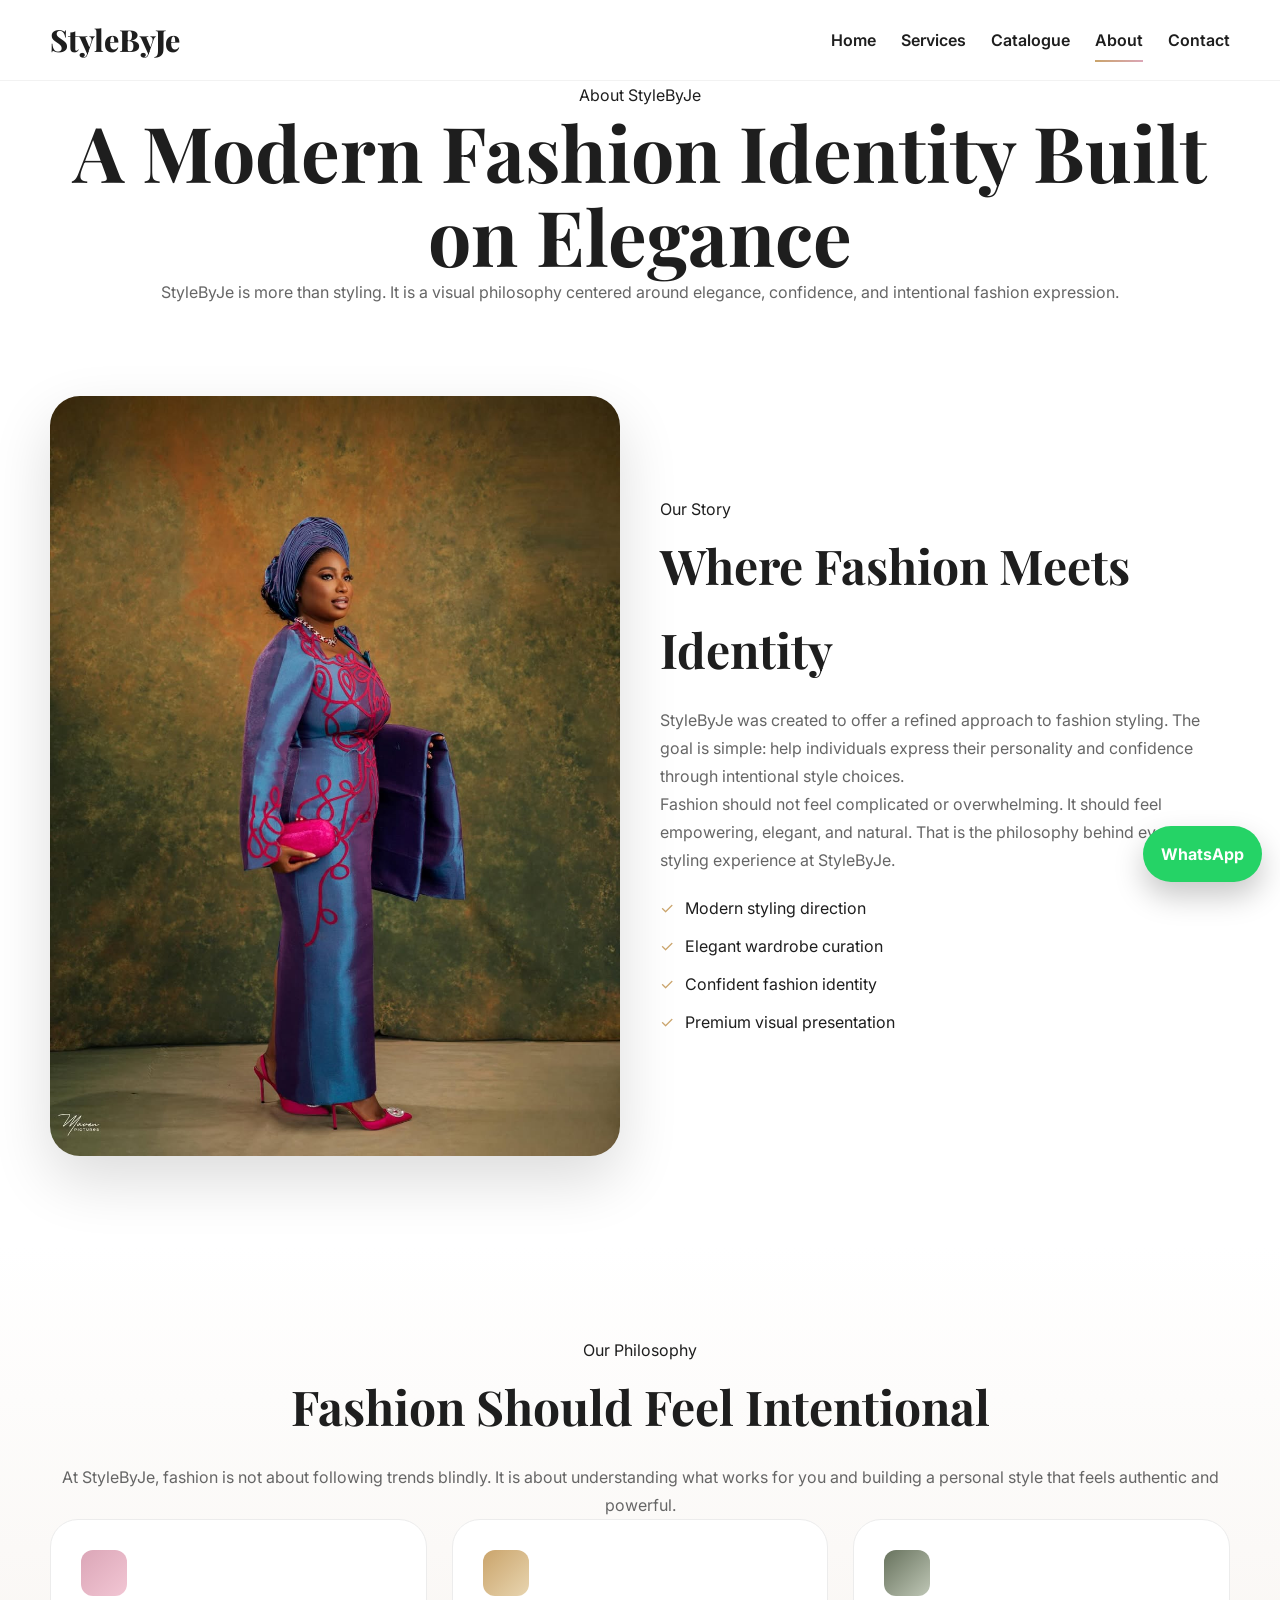
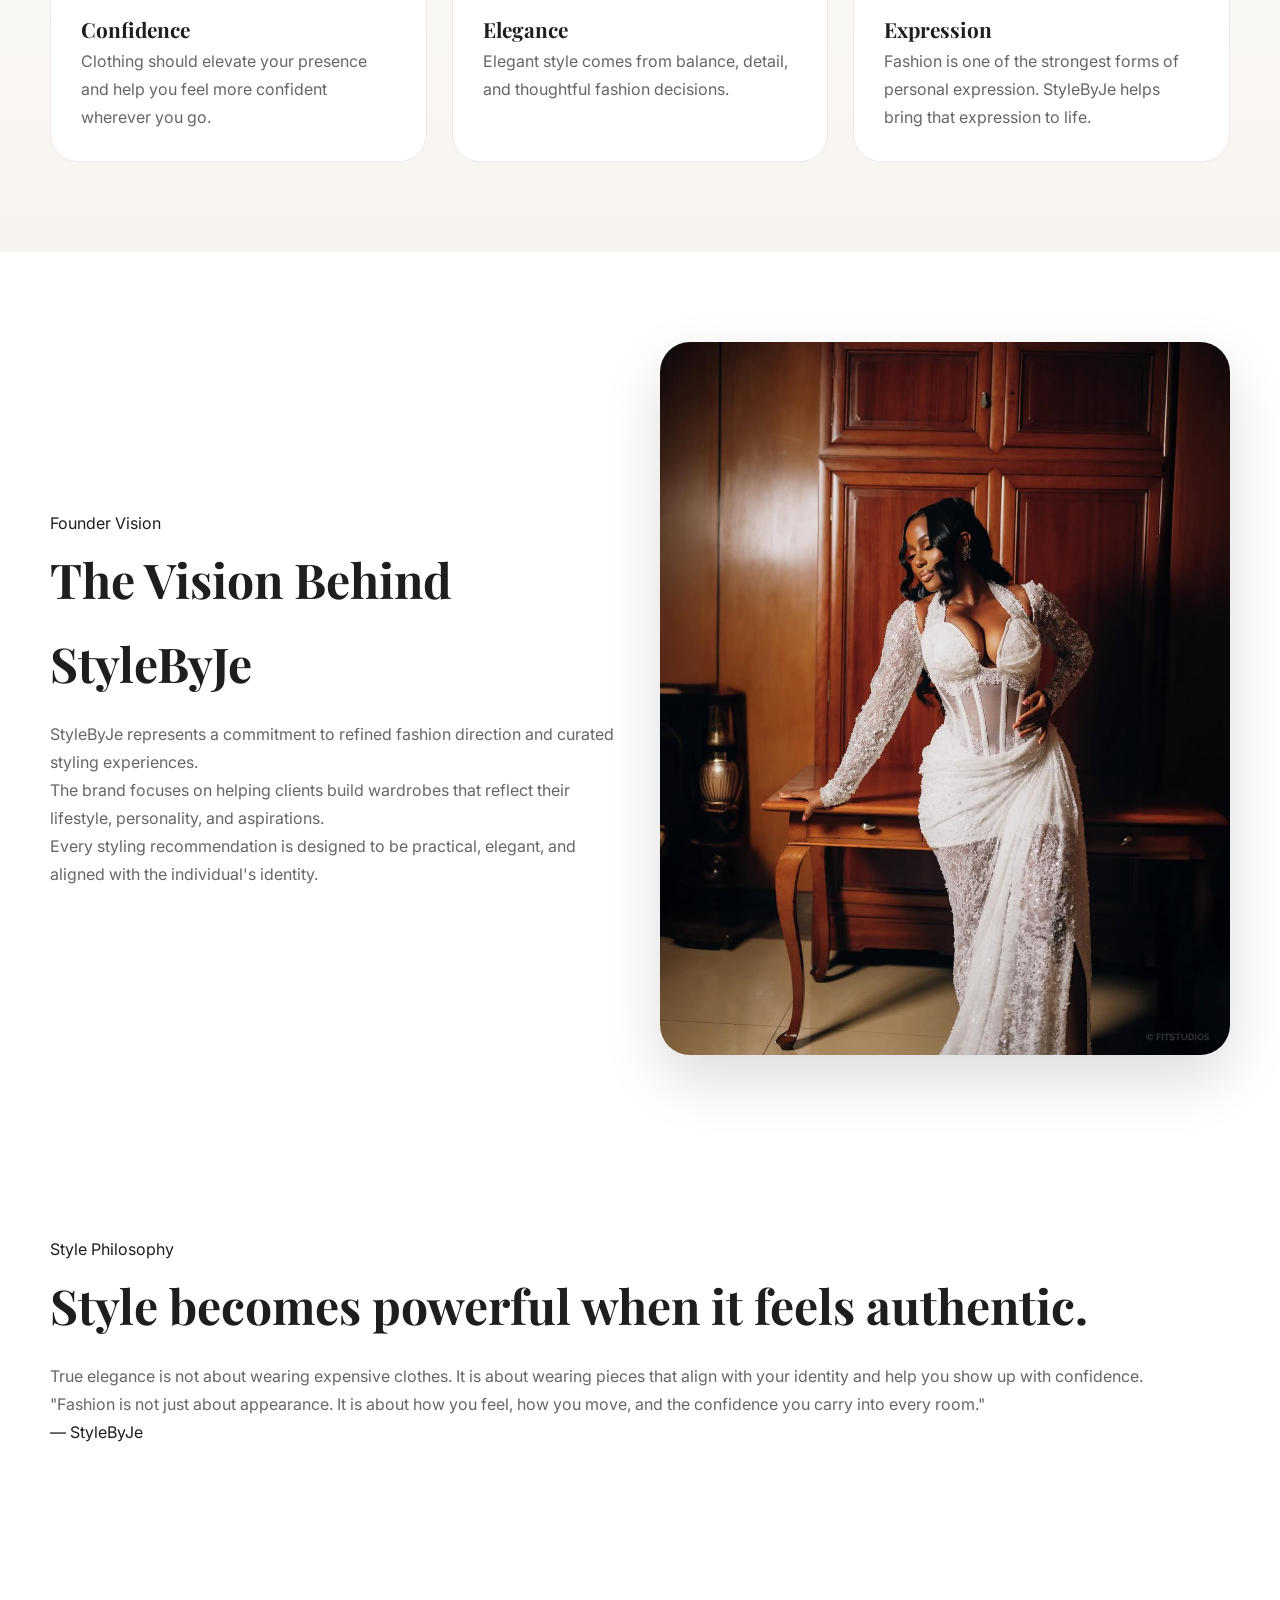
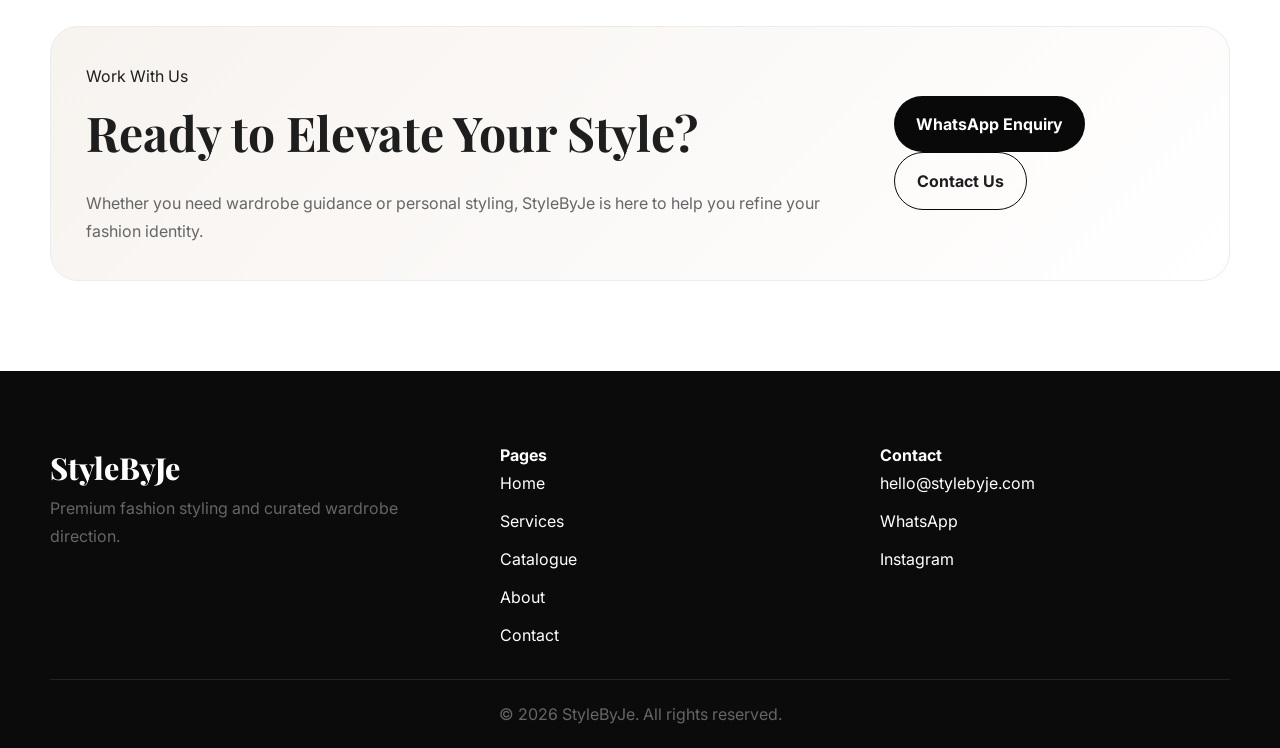
==== about.html @ 4c97cbf7 "Add files via upload" ====
<!DOCTYPE html>
<html lang="en">
<head>

<meta charset="UTF-8">
<meta name="viewport" content="width=device-width, initial-scale=1.0">

<title>About | StyleByJe</title>

<meta name="description"
content="Learn about StyleByJe, a modern fashion styling brand focused on elegance, curated wardrobes, and confident style expression.">

<link rel="preconnect" href="https://fonts.googleapis.com">
<link rel="preconnect" href="https://fonts.gstatic.com" crossorigin>

<link href="https://fonts.googleapis.com/css2?family=Inter:wght@400;500;600;700;800&family=Playfair+Display:wght@600;700;800&display=swap" rel="stylesheet">

<link rel="stylesheet" href="style.css">

</head>

<body>

<div class="page-wrap">


<header class="site-header">

<div class="container nav-wrap">

<a href="index.html" class="logo">StyleByJe</a>

<button class="menu-toggle" id="menuToggle">
<span></span>
<span></span>
<span></span>
</button>

<nav class="site-nav" id="siteNav">

<a href="index.html">Home</a>
<a href="services.html">Services</a>
<a href="catalogue.html">Catalogue</a>
<a class="active" href="about.html">About</a>
<a href="contact.html">Contact</a>

</nav>

</div>
</header>



<main>


<section class="page-hero light-page-hero">

<div class="container center reveal">

<span class="eyebrow">About StyleByJe</span>

<h1>A Modern Fashion Identity Built on Elegance</h1>

<p>
StyleByJe is more than styling. It is a visual philosophy centered
around elegance, confidence, and intentional fashion expression.
</p>

</div>

</section>



<section class="section">

<div class="container split-grid align-start">


<div class="split-image reveal tilt-card">

<img src="images/about-hero.jpg" alt="StyleByJe fashion identity">

</div>


<div class="split-content reveal delay-1">

<span class="eyebrow">Our Story</span>

<h2>Where Fashion Meets Identity</h2>

<p>
StyleByJe was created to offer a refined approach to fashion styling.
The goal is simple: help individuals express their personality and
confidence through intentional style choices.
</p>

<p>
Fashion should not feel complicated or overwhelming.
It should feel empowering, elegant, and natural.
That is the philosophy behind every styling experience at StyleByJe.
</p>

<ul class="check-list">

<li>Modern styling direction</li>
<li>Elegant wardrobe curation</li>
<li>Confident fashion identity</li>
<li>Premium visual presentation</li>

</ul>

</div>

</div>

</section>



<section class="section soft-bg">

<div class="container">

<div class="section-head center reveal">

<span class="eyebrow">Our Philosophy</span>

<h2>Fashion Should Feel Intentional</h2>

<p>
At StyleByJe, fashion is not about following trends blindly.
It is about understanding what works for you and building
a personal style that feels authentic and powerful.
</p>

</div>


<div class="cards-grid three-grid">


<div class="feature-card reveal">

<div class="card-icon pink"></div>

<h3>Confidence</h3>

<p>
Clothing should elevate your presence and help you feel
more confident wherever you go.
</p>

</div>


<div class="feature-card reveal delay-1">

<div class="card-icon gold"></div>

<h3>Elegance</h3>

<p>
Elegant style comes from balance, detail, and thoughtful
fashion decisions.
</p>

</div>


<div class="feature-card reveal delay-2">

<div class="card-icon olive"></div>

<h3>Expression</h3>

<p>
Fashion is one of the strongest forms of personal expression.
StyleByJe helps bring that expression to life.
</p>

</div>


</div>

</div>

</section>



<section class="section">

<div class="container split-grid align-start">


<div class="split-content reveal">

<span class="eyebrow">Founder Vision</span>

<h2>The Vision Behind StyleByJe</h2>

<p>
StyleByJe represents a commitment to refined fashion direction
and curated styling experiences.
</p>

<p>
The brand focuses on helping clients build wardrobes that
reflect their lifestyle, personality, and aspirations.
</p>

<p>
Every styling recommendation is designed to be practical,
elegant, and aligned with the individual's identity.
</p>

</div>


<div class="split-image reveal delay-1 tilt-card">

<img src="images/about-feature.jpg" alt="StyleByJe fashion portrait">

</div>


</div>

</section>



<section class="section dark-band">

<div class="container testimonial-grid">


<div class="testimonial-copy reveal">

<span class="eyebrow light">Style Philosophy</span>

<h2>
Style becomes powerful when it feels authentic.
</h2>

<p>
True elegance is not about wearing expensive clothes.
It is about wearing pieces that align with your identity
and help you show up with confidence.
</p>

</div>


<div class="testimonial-box reveal delay-1">

<p>
"Fashion is not just about appearance.
It is about how you feel, how you move,
and the confidence you carry into every room."
</p>

<span>— StyleByJe</span>

</div>


</div>

</section>



<section class="section">

<div class="container cta-panel reveal">


<div>

<span class="eyebrow">Work With Us</span>

<h2>Ready to Elevate Your Style?</h2>

<p>
Whether you need wardrobe guidance or personal styling,
StyleByJe is here to help you refine your fashion identity.
</p>

</div>


<div class="cta-buttons">

<a
href="https://wa.me/2348000000000?text=Hello%20StyleByJe%20I%20would%20like%20to%20make%20an%20enquiry."
target="_blank"
class="btn btn-primary">

WhatsApp Enquiry

</a>

<a href="contact.html" class="btn btn-secondary">

Contact Us

</a>

</div>


</div>

</section>


</main>



<footer class="site-footer">

<div class="container footer-grid">


<div>

<a href="index.html" class="logo footer-logo">StyleByJe</a>

<p>
Premium fashion styling and curated wardrobe direction.
</p>

</div>


<div>

<h4>Pages</h4>

<ul>

<li><a href="index.html">Home</a></li>
<li><a href="services.html">Services</a></li>
<li><a href="catalogue.html">Catalogue</a></li>
<li><a href="about.html">About</a></li>
<li><a href="contact.html">Contact</a></li>

</ul>

</div>


<div>

<h4>Contact</h4>

<ul>

<li><a href="mailto:hello@stylebyje.com">hello@stylebyje.com</a></li>
<li><a href="https://wa.me/2348000000000">WhatsApp</a></li>
<li><a href="#">Instagram</a></li>

</ul>

</div>


</div>


<div class="container footer-bottom">

<p>© 2026 StyleByJe. All rights reserved.</p>

</div>

</footer>



<a class="whatsapp-float"
href="https://wa.me/2348000000000"
target="_blank">

WhatsApp

</a>


</div>

<script src="script.js"></script>

</body>
</html>
---- style.css ----
:root {

--black:#090909;
--white:#ffffff;

--text:#1e1e1e;
--muted:#666666;

--line:#ececec;

--bg:#fafafa;
--card:#ffffff;

--soft:#f7f3ef;

--rose:#dba6b7;
--gold:#caa46b;
--olive:#67725d;

--plum:#745362;

--shadow:0 18px 45px rgba(0,0,0,0.08);
--shadow-strong:0 24px 60px rgba(0,0,0,0.14);

--radius:28px;
--radius-md:22px;
--radius-sm:16px;

--transition:.35s ease;

}



*{
margin:0;
padding:0;
box-sizing:border-box;
}

html{
scroll-behavior:smooth;
}

body{

font-family:'Inter',sans-serif;
color:var(--text);
background:var(--white);
line-height:1.75;

}



img{
max-width:100%;
display:block;
}



a{
text-decoration:none;
color:inherit;
}



ul{
list-style:none;
}



.container{
width:min(1180px,calc(100% - 2rem));
margin:auto;
}



.section{
padding:90px 0;
}



.center{
text-align:center;
}



.top-gap{
margin-top:40px;
}



.large-gap{
gap:28px;
}



.soft-bg{
background:linear-gradient(180deg,#ffffff 0%,var(--soft) 100%);
}



/* HEADER */

.site-header{

position:sticky;
top:0;
z-index:1000;

background:rgba(255,255,255,0.95);

backdrop-filter:blur(10px);

border-bottom:1px solid rgba(0,0,0,0.05);

}



.nav-wrap{

display:flex;
align-items:center;
justify-content:space-between;

min-height:80px;

}



.logo{

font-family:'Playfair Display',serif;
font-size:1.9rem;
font-weight:800;

}



.site-nav{

display:flex;
gap:25px;

font-weight:600;

}



.site-nav a{

position:relative;

padding:6px 0;

}



.site-nav a::after{

content:"";
position:absolute;

left:0;
bottom:-2px;

height:2px;
width:0;

background:linear-gradient(90deg,var(--gold),var(--rose));

transition:var(--transition);

}



.site-nav a:hover::after,
.site-nav a.active::after{

width:100%;

}



/* MOBILE MENU */

.menu-toggle{

display:none;

width:44px;
height:44px;

background:var(--black);
border-radius:12px;

border:none;

flex-direction:column;
justify-content:center;
align-items:center;

gap:5px;

cursor:pointer;

}



.menu-toggle span{

width:18px;
height:2px;

background:white;

display:block;

}



/* HERO */

.hero-section{

padding:100px 0;

background:

radial-gradient(circle at top left,rgba(219,166,183,0.2),transparent 40%),
radial-gradient(circle at bottom right,rgba(103,114,93,0.2),transparent 40%);

}



.hero-grid{

display:grid;
grid-template-columns:1fr 1fr;

gap:40px;
align-items:center;

}



.hero-content p{

margin:20px 0;

max-width:520px;

}



.hero-actions{

display:flex;
gap:14px;
margin-top:20px;

}



.hero-mini-stats{

display:flex;
gap:25px;

margin-top:28px;

}



.hero-mini-stats strong{

display:block;
font-size:1.1rem;

}



.hero-image-card{

border-radius:30px;
overflow:hidden;

box-shadow:var(--shadow-strong);

}



/* TYPOGRAPHY */

h1{

font-family:'Playfair Display',serif;

font-size:clamp(2.8rem,6vw,4.8rem);

line-height:1.1;

}



h2{

font-family:'Playfair Display',serif;

font-size:clamp(2rem,4vw,3rem);

margin-bottom:15px;

}



h3{

font-family:'Playfair Display',serif;

font-size:1.3rem;

}



p{

color:var(--muted);

}



/* BUTTONS */

.btn{

display:inline-flex;

align-items:center;
justify-content:center;

padding:14px 22px;

border-radius:999px;

font-weight:700;

cursor:pointer;

transition:var(--transition);

}



.btn-primary{

background:var(--black);
color:white;

}



.btn-primary:hover{

background:#222;

}



.btn-secondary{

border:1px solid var(--black);

}



.btn-secondary:hover{

background:var(--black);
color:white;

}



.btn-light{

background:white;
color:black;

}



/* CARDS */

.cards-grid{

display:grid;
grid-template-columns:repeat(3,1fr);
gap:25px;

}



.feature-card{

background:var(--card);

border:1px solid var(--line);

padding:30px;

border-radius:var(--radius);

transition:var(--transition);

}



.feature-card:hover{

transform:translateY(-8px);
box-shadow:var(--shadow);

}



.card-icon{

width:46px;
height:46px;

border-radius:12px;

margin-bottom:15px;

}



.card-icon.pink{
background:linear-gradient(135deg,var(--rose),#f2c6d4);
}

.card-icon.gold{
background:linear-gradient(135deg,var(--gold),#e8d5b0);
}

.card-icon.olive{
background:linear-gradient(135deg,var(--olive),#bfc7b6);
}



/* SPLIT SECTION */

.split-grid{

display:grid;
grid-template-columns:1fr 1fr;
gap:40px;

align-items:center;

}



.split-image{

border-radius:30px;
overflow:hidden;

box-shadow:var(--shadow-strong);

}



/* CHECK LIST */

.check-list{

margin:20px 0;

display:grid;
gap:10px;

}



.check-list li{

padding-left:25px;
position:relative;

}



.check-list li::before{

content:"✓";

position:absolute;
left:0;

color:var(--gold);

}



/* CATALOGUE GRID */

.catalogue-grid{

display:grid;
grid-template-columns:repeat(3,1fr);
gap:25px;

}



.catalogue-card{

border-radius:24px;

overflow:hidden;

border:1px solid var(--line);

background:white;

transition:var(--transition);

}



.catalogue-card:hover{

transform:translateY(-8px);

box-shadow:var(--shadow);

}



.catalogue-image-wrap{

overflow:hidden;

}



.catalogue-card img{

height:380px;
width:100%;

object-fit:cover;

transition:.6s;

}



.catalogue-card:hover img{

transform:scale(1.06);

}



.catalogue-info{

padding:20px;

}



.catalogue-tag{

font-size:.75rem;

background:rgba(0,0,0,.06);

padding:5px 10px;

border-radius:20px;

display:inline-block;

margin-bottom:10px;

}



/* CONTACT */

.contact-layout{

display:grid;

grid-template-columns:1fr 1fr;

gap:40px;

}



.contact-panel{

border:1px solid var(--line);

padding:30px;

border-radius:var(--radius);

}



.styled-form{

display:grid;
gap:15px;

}



.form-row{

display:grid;
grid-template-columns:1fr 1fr;
gap:14px;

}



.form-field{

display:grid;
gap:5px;

}



input,
textarea{

border:1px solid #ddd;

padding:12px;

border-radius:12px;

}



textarea{

resize:vertical;

}



.info-card{

padding:25px;

border-radius:var(--radius);

border:1px solid var(--line);

}



.dark-card{

background:#111;
color:white;

}



/* CTA */

.cta-panel{

display:flex;
justify-content:space-between;
align-items:center;

gap:25px;

padding:35px;

border-radius:28px;

border:1px solid var(--line);

background:linear-gradient(135deg,#f7f3ef,#ffffff);

}



/* FOOTER */

.site-footer{

background:#0b0b0b;

color:white;

padding-top:70px;

}



.footer-grid{

display:grid;

grid-template-columns:1.2fr 1fr 1fr;

gap:30px;

}



.footer-grid ul{

display:grid;
gap:10px;

}



.footer-bottom{

border-top:1px solid rgba(255,255,255,0.1);

margin-top:30px;

padding:20px 0;

text-align:center;

}



/* WHATSAPP BUTTON */

.whatsapp-float{

position:fixed;

right:18px;
bottom:18px;

background:#25D366;

color:white;

padding:14px 18px;

border-radius:999px;

font-weight:700;

box-shadow:0 14px 30px rgba(0,0,0,.22);

}



/* ANIMATIONS */

.reveal{

opacity:0;
transform:translateY(20px);

transition:.8s;

}



.reveal.visible{

opacity:1;
transform:none;

}



.delay-1{
transition-delay:.2s;
}

.delay-2{
transition-delay:.4s;
}



/* RESPONSIVE */

@media(max-width:1000px){

.hero-grid,
.split-grid,
.contact-layout{

grid-template-columns:1fr;

}

.cards-grid,
.catalogue-grid{

grid-template-columns:1fr 1fr;

}

}



@media(max-width:700px){

.site-nav{

display:none;

position:absolute;

top:80px;
left:1rem;
right:1rem;

background:white;

flex-direction:column;

padding:20px;

border-radius:20px;

box-shadow:var(--shadow);

}

.site-nav.open{
display:flex;
}

.menu-toggle{
display:flex;
}

.catalogue-grid,
.cards-grid{

grid-template-columns:1fr;

}

.hero-actions{
flex-direction:column;
}

}
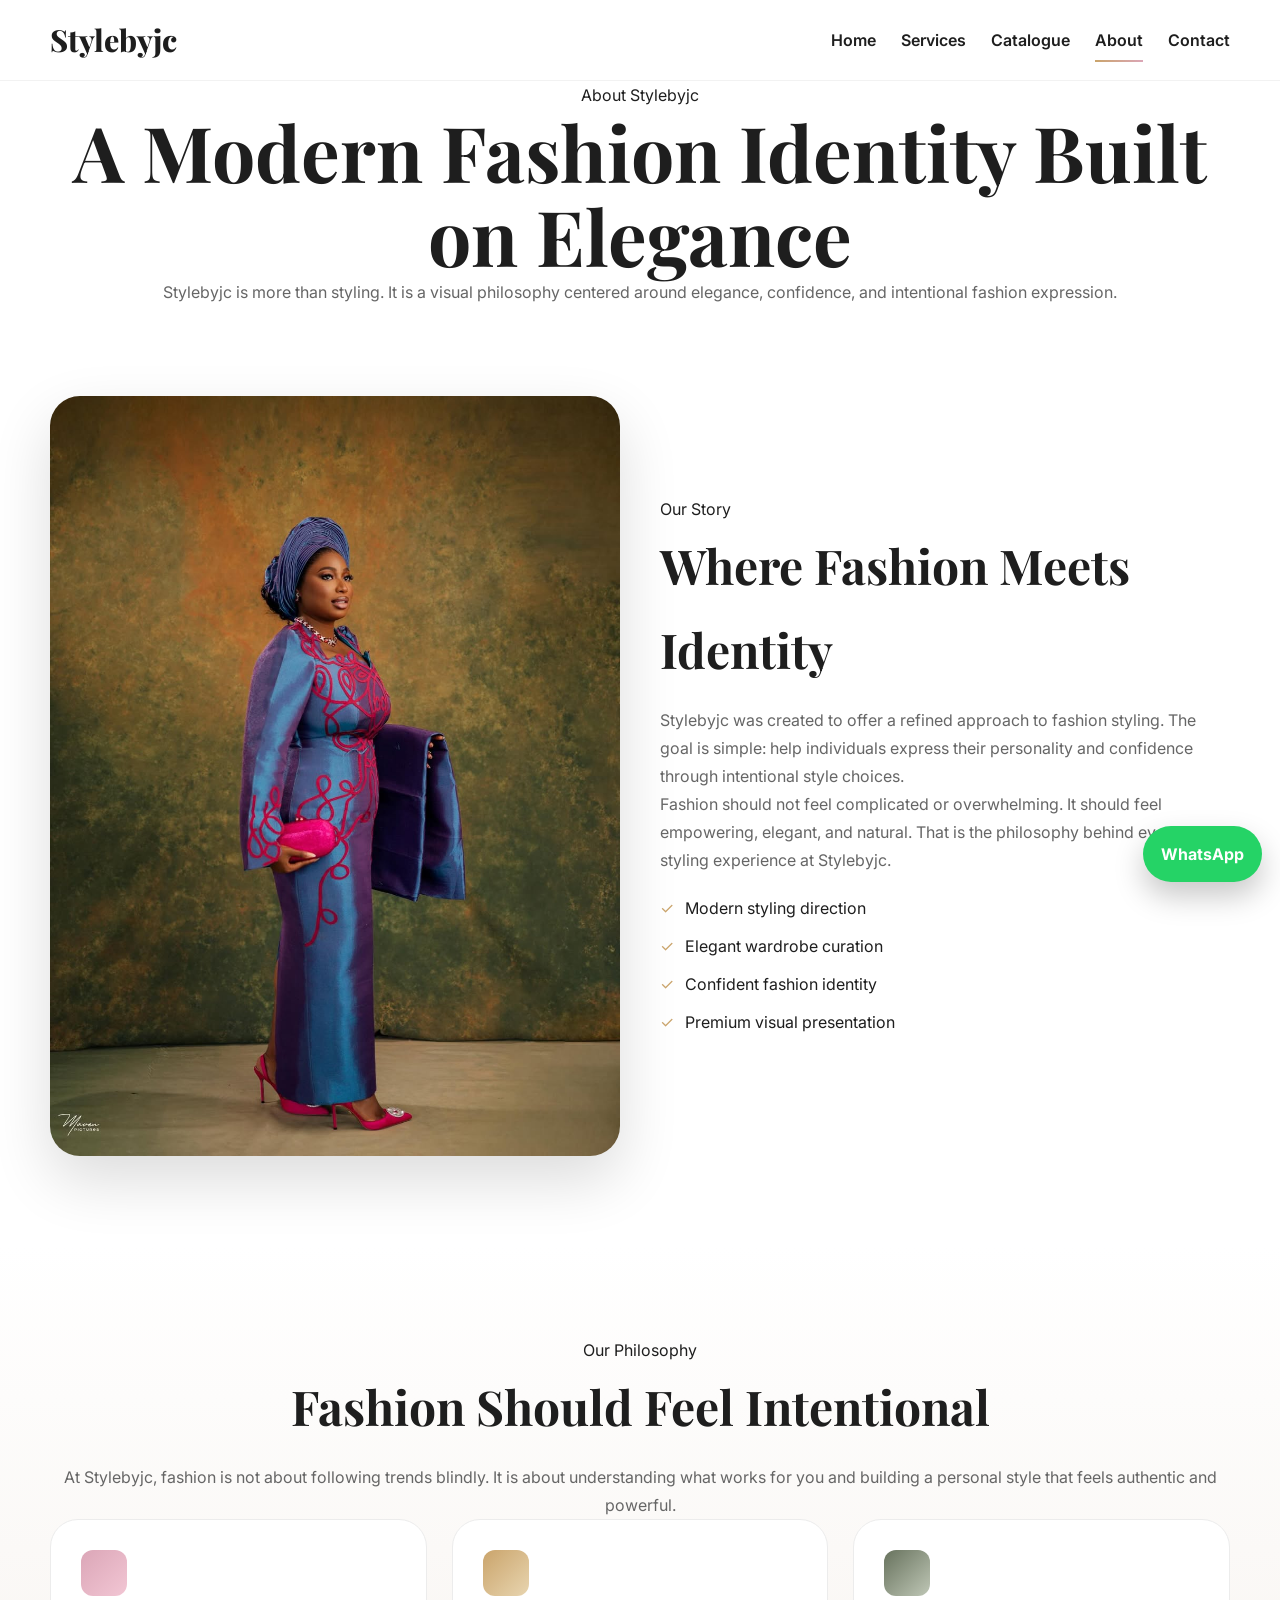
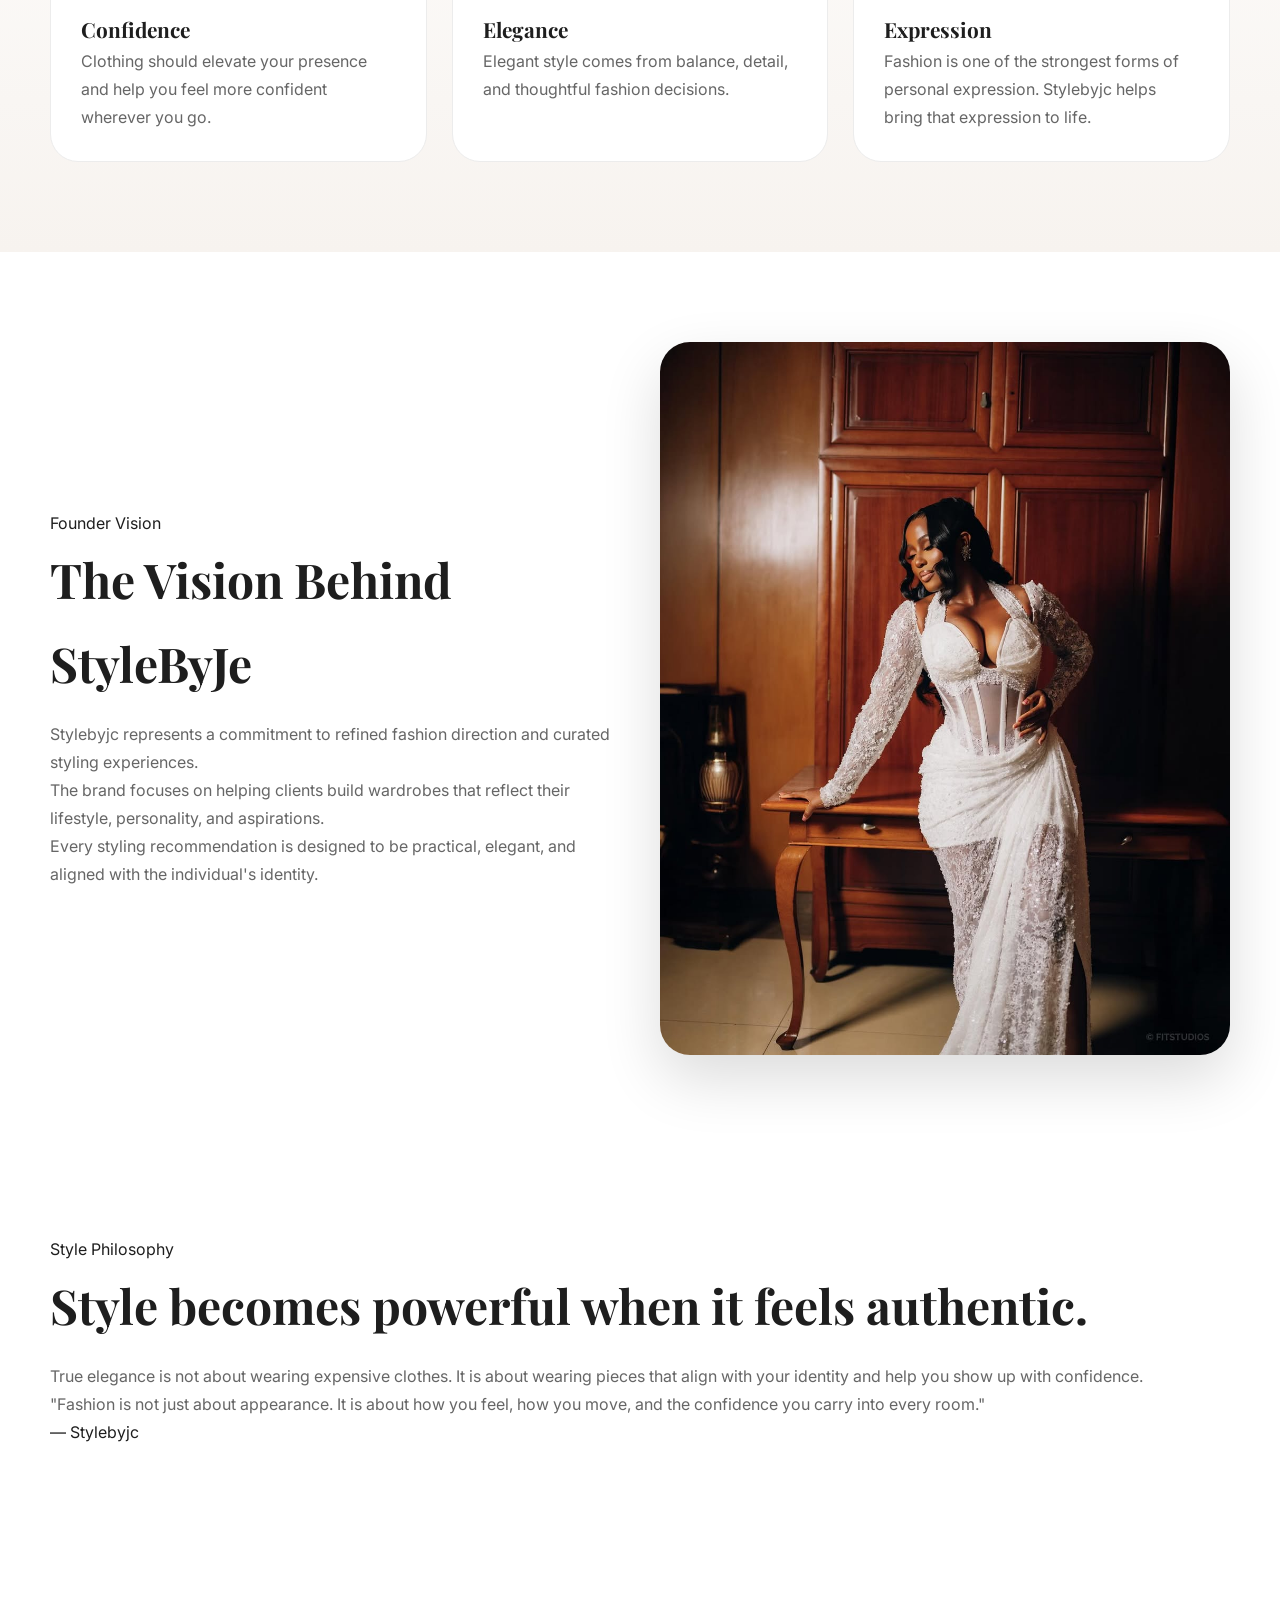
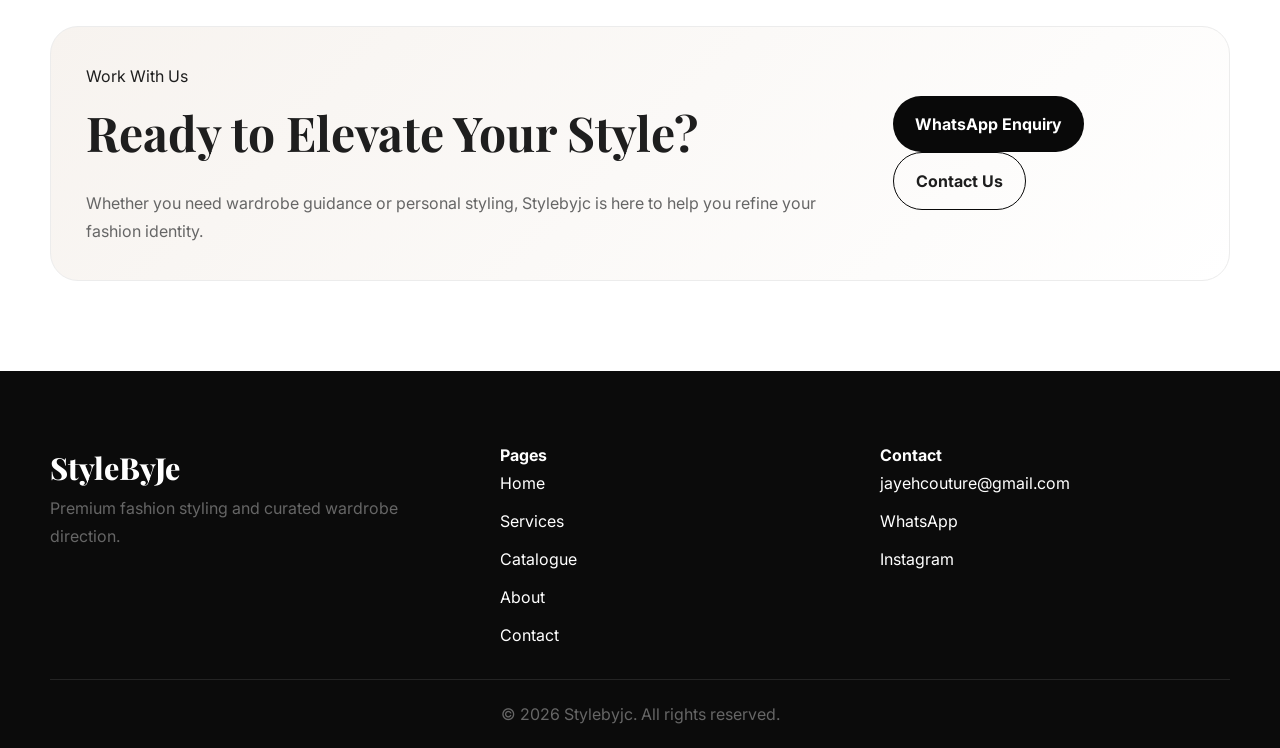
==== commit b6c943c6: "Update about.html" ====
--- a/about.html
+++ b/about.html
@@ -5,10 +5,10 @@
 <meta charset="UTF-8">
 <meta name="viewport" content="width=device-width, initial-scale=1.0">
 
-<title>About | StyleByJe</title>
+<title>About | Stylebyjc</title>
 
 <meta name="description"
-content="Learn about StyleByJe, a modern fashion styling brand focused on elegance, curated wardrobes, and confident style expression.">
+content="Learn about Stylebyjc, a modern fashion styling brand focused on elegance, curated wardrobes, and confident style expression.">
 
 <link rel="preconnect" href="https://fonts.googleapis.com">
 <link rel="preconnect" href="https://fonts.gstatic.com" crossorigin>
@@ -28,7 +28,7 @@
 
 <div class="container nav-wrap">
 
-<a href="index.html" class="logo">StyleByJe</a>
+<a href="index.html" class="logo">Stylebyjc</a>
 
 <button class="menu-toggle" id="menuToggle">
 <span></span>
@@ -58,12 +58,12 @@
 
 <div class="container center reveal">
 
-<span class="eyebrow">About StyleByJe</span>
+<span class="eyebrow">About Stylebyjc</span>
 
 <h1>A Modern Fashion Identity Built on Elegance</h1>
 
 <p>
-StyleByJe is more than styling. It is a visual philosophy centered
+Stylebyjc is more than styling. It is a visual philosophy centered
 around elegance, confidence, and intentional fashion expression.
 </p>
 
@@ -80,7 +80,7 @@
 
 <div class="split-image reveal tilt-card">
 
-<img src="images/about-hero.jpg" alt="StyleByJe fashion identity">
+<img src="images/about-hero.jpg" alt="Stylebyjc fashion identity">
 
 </div>
 
@@ -92,7 +92,7 @@
 <h2>Where Fashion Meets Identity</h2>
 
 <p>
-StyleByJe was created to offer a refined approach to fashion styling.
+Stylebyjc was created to offer a refined approach to fashion styling.
 The goal is simple: help individuals express their personality and
 confidence through intentional style choices.
 </p>
@@ -100,7 +100,7 @@
 <p>
 Fashion should not feel complicated or overwhelming.
 It should feel empowering, elegant, and natural.
-That is the philosophy behind every styling experience at StyleByJe.
+That is the philosophy behind every styling experience at Stylebyjc.
 </p>
 
 <ul class="check-list">
@@ -131,7 +131,7 @@
 <h2>Fashion Should Feel Intentional</h2>
 
 <p>
-At StyleByJe, fashion is not about following trends blindly.
+At Stylebyjc, fashion is not about following trends blindly.
 It is about understanding what works for you and building
 a personal style that feels authentic and powerful.
 </p>
@@ -178,7 +178,7 @@
 
 <p>
 Fashion is one of the strongest forms of personal expression.
-StyleByJe helps bring that expression to life.
+Stylebyjc helps bring that expression to life.
 </p>
 
 </div>
@@ -204,7 +204,7 @@
 <h2>The Vision Behind StyleByJe</h2>
 
 <p>
-StyleByJe represents a commitment to refined fashion direction
+Stylebyjc represents a commitment to refined fashion direction
 and curated styling experiences.
 </p>
 
@@ -223,7 +223,7 @@
 
 <div class="split-image reveal delay-1 tilt-card">
 
-<img src="images/about-feature.jpg" alt="StyleByJe fashion portrait">
+<img src="images/about-feature.jpg" alt="Stylebyjc fashion portrait">
 
 </div>
 
@@ -264,7 +264,7 @@
 and the confidence you carry into every room."
 </p>
 
-<span>— StyleByJe</span>
+<span>— Stylebyjc</span>
 
 </div>
 
@@ -288,7 +288,7 @@
 
 <p>
 Whether you need wardrobe guidance or personal styling,
-StyleByJe is here to help you refine your fashion identity.
+Stylebyjc is here to help you refine your fashion identity.
 </p>
 
 </div>
@@ -297,7 +297,7 @@
 <div class="cta-buttons">
 
 <a
-href="https://wa.me/2348000000000?text=Hello%20StyleByJe%20I%20would%20like%20to%20make%20an%20enquiry."
+href="https://wa.me/+2349056727753?text=Hello%20Stylebyjc%20I%20would%20like%20to%20make%20an%20enquiry."
 target="_blank"
 class="btn btn-primary">
 
@@ -362,8 +362,8 @@
 
 <ul>
 
-<li><a href="mailto:hello@stylebyje.com">hello@stylebyje.com</a></li>
-<li><a href="https://wa.me/2348000000000">WhatsApp</a></li>
+<li><a href="mailto:jayehcouture@gmail.com">jayehcouture@gmail.com</a></li>
+<li><a href="https://wa.me/+2349056727753">WhatsApp</a></li>
 <li><a href="#">Instagram</a></li>
 
 </ul>
@@ -376,7 +376,7 @@
 
 <div class="container footer-bottom">
 
-<p>© 2026 StyleByJe. All rights reserved.</p>
+<p>© 2026 Stylebyjc. All rights reserved.</p>
 
 </div>
 
@@ -385,8 +385,8 @@
 
 
 <a class="whatsapp-float"
-href="https://wa.me/2348000000000"
-target="_blank">
+href="https://wa.me/+2349056727753"
+target="+2349056727753">
 
 WhatsApp
 
@@ -398,4 +398,4 @@
 <script src="script.js"></script>
 
 </body>
-</html>+</html>
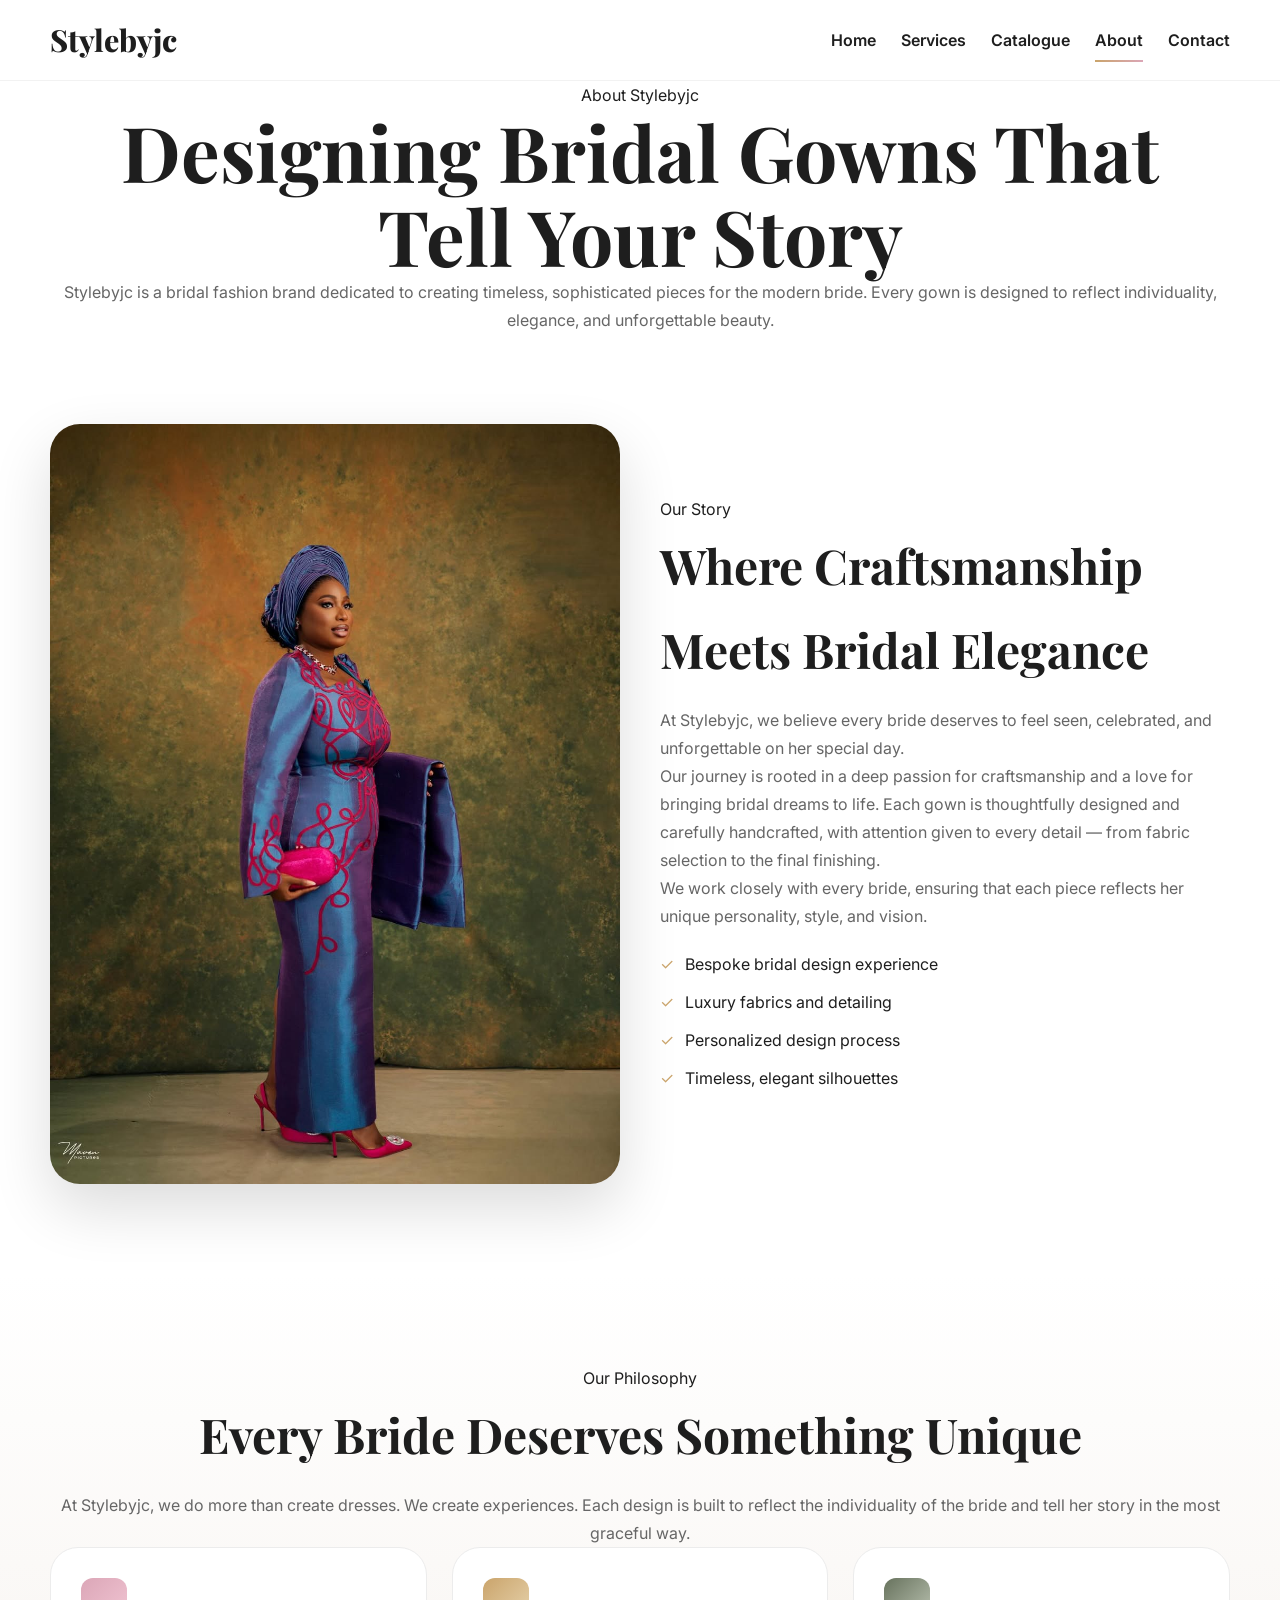
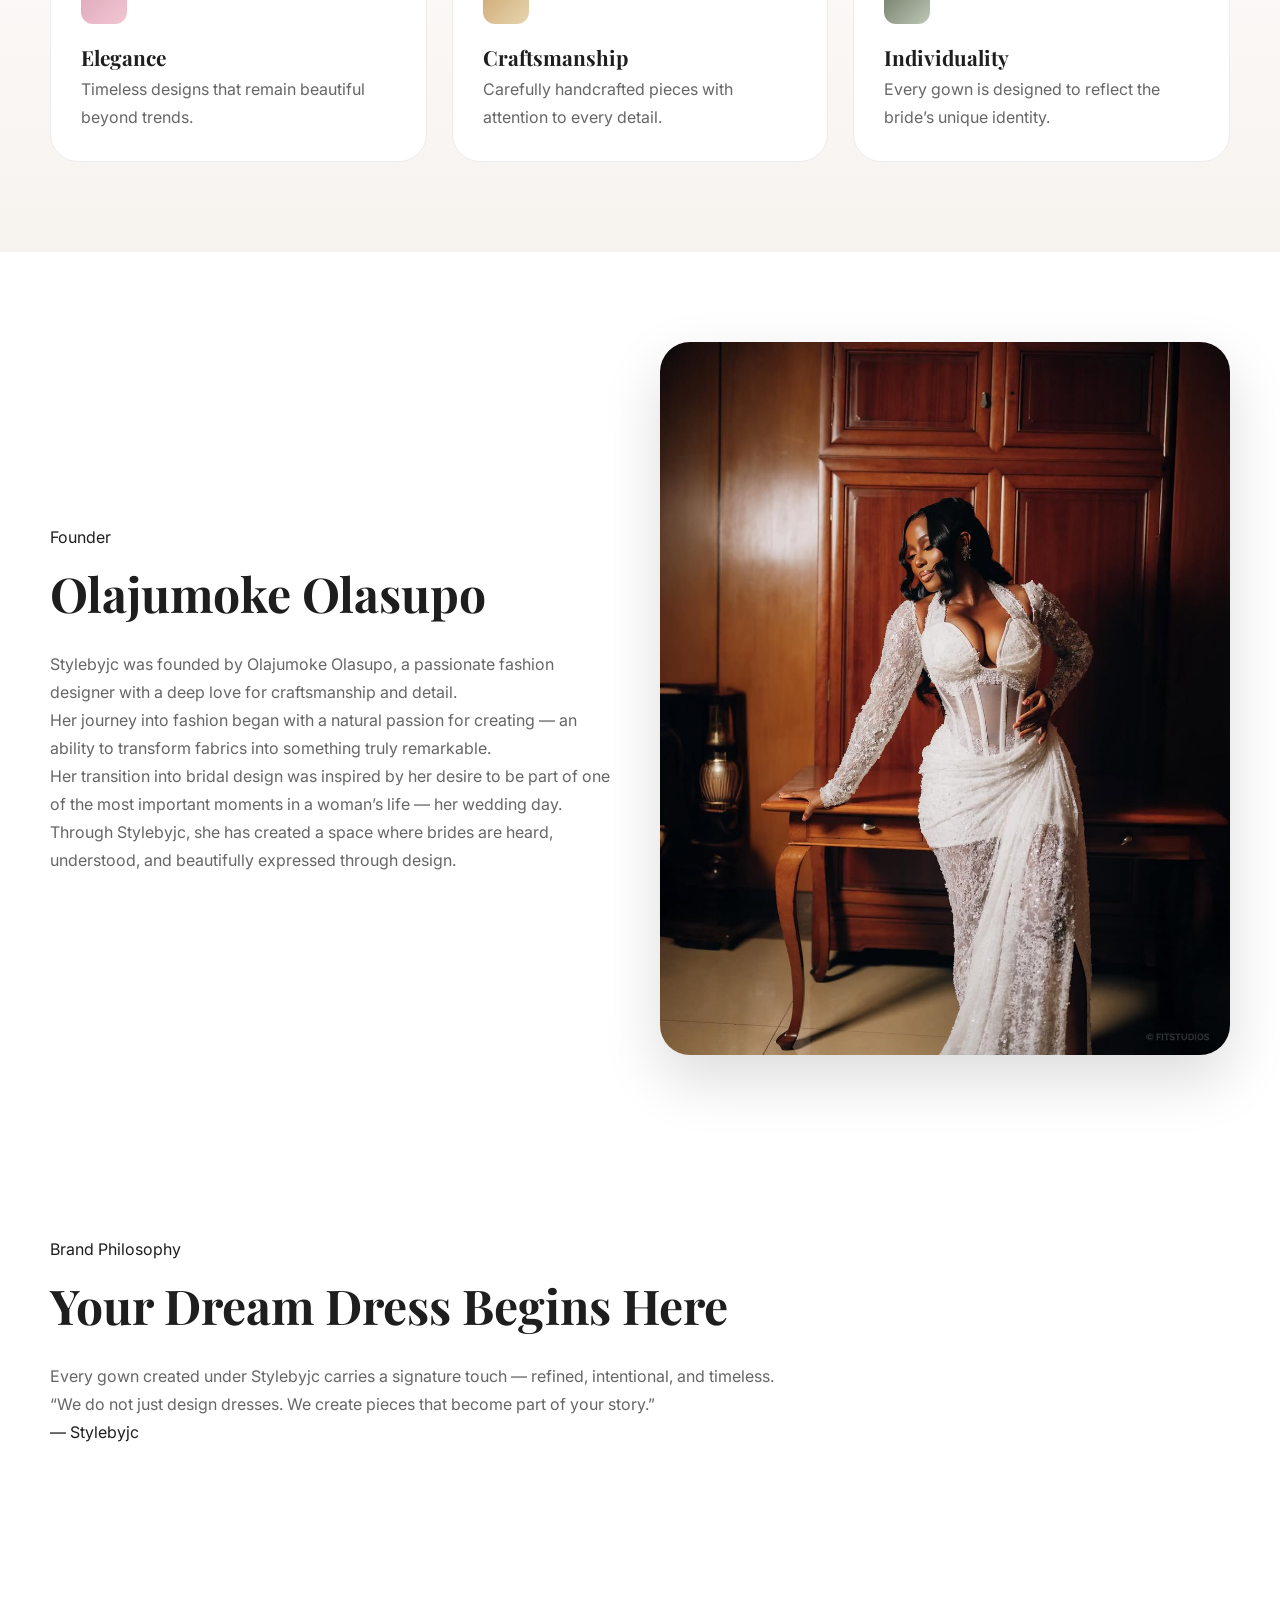
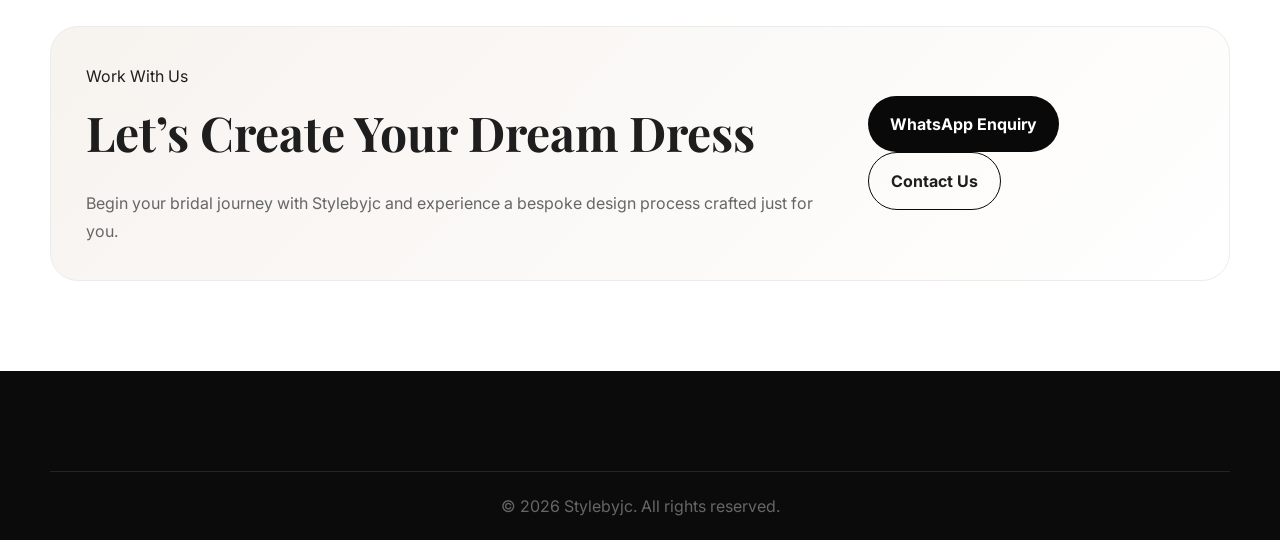
==== commit 549180d4: "Final full brand conversion to Stylebyjc bridal" ====
--- a/about.html
+++ b/about.html
@@ -1,401 +1,270 @@
-<!DOCTYPE html>
-<html lang="en">
-<head>
-
-<meta charset="UTF-8">
-<meta name="viewport" content="width=device-width, initial-scale=1.0">
-
-<title>About | Stylebyjc</title>
-
-<meta name="description"
-content="Learn about Stylebyjc, a modern fashion styling brand focused on elegance, curated wardrobes, and confident style expression.">
-
-<link rel="preconnect" href="https://fonts.googleapis.com">
-<link rel="preconnect" href="https://fonts.gstatic.com" crossorigin>
-
-<link href="https://fonts.googleapis.com/css2?family=Inter:wght@400;500;600;700;800&family=Playfair+Display:wght@600;700;800&display=swap" rel="stylesheet">
-
-<link rel="stylesheet" href="style.css">
-
-</head>
-
-<body>
-
-<div class="page-wrap">
-
-
-<header class="site-header">
-
-<div class="container nav-wrap">
-
-<a href="index.html" class="logo">Stylebyjc</a>
-
-<button class="menu-toggle" id="menuToggle">
-<span></span>
-<span></span>
-<span></span>
-</button>
-
-<nav class="site-nav" id="siteNav">
-
-<a href="index.html">Home</a>
-<a href="services.html">Services</a>
-<a href="catalogue.html">Catalogue</a>
-<a class="active" href="about.html">About</a>
-<a href="contact.html">Contact</a>
-
-</nav>
-
-</div>
-</header>
-
-
-
-<main>
-
-
-<section class="page-hero light-page-hero">
-
-<div class="container center reveal">
-
-<span class="eyebrow">About Stylebyjc</span>
-
-<h1>A Modern Fashion Identity Built on Elegance</h1>
-
-<p>
-Stylebyjc is more than styling. It is a visual philosophy centered
-around elegance, confidence, and intentional fashion expression.
-</p>
-
-</div>
-
-</section>
-
-
-
-<section class="section">
-
-<div class="container split-grid align-start">
-
-
-<div class="split-image reveal tilt-card">
-
-<img src="images/about-hero.jpg" alt="Stylebyjc fashion identity">
-
-</div>
-
-
-<div class="split-content reveal delay-1">
-
-<span class="eyebrow">Our Story</span>
-
-<h2>Where Fashion Meets Identity</h2>
-
-<p>
-Stylebyjc was created to offer a refined approach to fashion styling.
-The goal is simple: help individuals express their personality and
-confidence through intentional style choices.
-</p>
-
-<p>
-Fashion should not feel complicated or overwhelming.
-It should feel empowering, elegant, and natural.
-That is the philosophy behind every styling experience at Stylebyjc.
-</p>
-
-<ul class="check-list">
-
-<li>Modern styling direction</li>
-<li>Elegant wardrobe curation</li>
-<li>Confident fashion identity</li>
-<li>Premium visual presentation</li>
-
-</ul>
-
-</div>
-
-</div>
-
-</section>
-
-
-
-<section class="section soft-bg">
-
-<div class="container">
-
-<div class="section-head center reveal">
-
-<span class="eyebrow">Our Philosophy</span>
-
-<h2>Fashion Should Feel Intentional</h2>
-
-<p>
-At Stylebyjc, fashion is not about following trends blindly.
-It is about understanding what works for you and building
-a personal style that feels authentic and powerful.
-</p>
-
-</div>
-
-
-<div class="cards-grid three-grid">
-
-
-<div class="feature-card reveal">
-
-<div class="card-icon pink"></div>
-
-<h3>Confidence</h3>
-
-<p>
-Clothing should elevate your presence and help you feel
-more confident wherever you go.
-</p>
-
-</div>
-
-
-<div class="feature-card reveal delay-1">
-
-<div class="card-icon gold"></div>
-
-<h3>Elegance</h3>
-
-<p>
-Elegant style comes from balance, detail, and thoughtful
-fashion decisions.
-</p>
-
-</div>
-
-
-<div class="feature-card reveal delay-2">
-
-<div class="card-icon olive"></div>
-
-<h3>Expression</h3>
-
-<p>
-Fashion is one of the strongest forms of personal expression.
-Stylebyjc helps bring that expression to life.
-</p>
-
-</div>
-
-
-</div>
-
-</div>
-
-</section>
-
-
-
-<section class="section">
-
-<div class="container split-grid align-start">
-
-
-<div class="split-content reveal">
-
-<span class="eyebrow">Founder Vision</span>
-
-<h2>The Vision Behind StyleByJe</h2>
-
-<p>
-Stylebyjc represents a commitment to refined fashion direction
-and curated styling experiences.
-</p>
-
-<p>
-The brand focuses on helping clients build wardrobes that
-reflect their lifestyle, personality, and aspirations.
-</p>
-
-<p>
-Every styling recommendation is designed to be practical,
-elegant, and aligned with the individual's identity.
-</p>
-
-</div>
-
-
-<div class="split-image reveal delay-1 tilt-card">
-
-<img src="images/about-feature.jpg" alt="Stylebyjc fashion portrait">
-
-</div>
-
-
-</div>
-
-</section>
-
-
-
-<section class="section dark-band">
-
-<div class="container testimonial-grid">
-
-
-<div class="testimonial-copy reveal">
-
-<span class="eyebrow light">Style Philosophy</span>
-
-<h2>
-Style becomes powerful when it feels authentic.
-</h2>
-
-<p>
-True elegance is not about wearing expensive clothes.
-It is about wearing pieces that align with your identity
-and help you show up with confidence.
-</p>
-
-</div>
-
-
-<div class="testimonial-box reveal delay-1">
-
-<p>
-"Fashion is not just about appearance.
-It is about how you feel, how you move,
-and the confidence you carry into every room."
-</p>
-
-<span>— Stylebyjc</span>
-
-</div>
-
-
-</div>
-
-</section>
-
-
-
-<section class="section">
-
-<div class="container cta-panel reveal">
-
-
-<div>
-
-<span class="eyebrow">Work With Us</span>
-
-<h2>Ready to Elevate Your Style?</h2>
-
-<p>
-Whether you need wardrobe guidance or personal styling,
-Stylebyjc is here to help you refine your fashion identity.
-</p>
-
-</div>
-
-
-<div class="cta-buttons">
-
-<a
-href="https://wa.me/+2349056727753?text=Hello%20Stylebyjc%20I%20would%20like%20to%20make%20an%20enquiry."
-target="_blank"
-class="btn btn-primary">
-
-WhatsApp Enquiry
-
-</a>
-
-<a href="contact.html" class="btn btn-secondary">
-
-Contact Us
-
-</a>
-
-</div>
-
-
-</div>
-
-</section>
-
-
-</main>
-
-
-
-<footer class="site-footer">
-
-<div class="container footer-grid">
-
-
-<div>
-
-<a href="index.html" class="logo footer-logo">StyleByJe</a>
-
-<p>
-Premium fashion styling and curated wardrobe direction.
-</p>
-
-</div>
-
-
-<div>
-
-<h4>Pages</h4>
-
-<ul>
-
-<li><a href="index.html">Home</a></li>
-<li><a href="services.html">Services</a></li>
-<li><a href="catalogue.html">Catalogue</a></li>
-<li><a href="about.html">About</a></li>
-<li><a href="contact.html">Contact</a></li>
-
-</ul>
-
-</div>
-
-
-<div>
-
-<h4>Contact</h4>
-
-<ul>
-
-<li><a href="mailto:jayehcouture@gmail.com">jayehcouture@gmail.com</a></li>
-<li><a href="https://wa.me/+2349056727753">WhatsApp</a></li>
-<li><a href="#">Instagram</a></li>
-
-</ul>
-
-</div>
-
-
-</div>
-
-
-<div class="container footer-bottom">
-
-<p>© 2026 Stylebyjc. All rights reserved.</p>
-
-</div>
-
-</footer>
-
-
-
-<a class="whatsapp-float"
-href="https://wa.me/+2349056727753"
-target="+2349056727753">
-
-WhatsApp
-
-</a>
-
-
-</div>
-
-<script src="script.js"></script>
-
-</body>
-</html>
+<!DOCTYPE html>
+<html lang="en">
+<head>
+
+<meta charset="UTF-8">
+<meta name="viewport" content="width=device-width, initial-scale=1.0">
+
+<title>About | Stylebyjc</title>
+
+<meta name="description"
+content="Learn about Stylebyjc, a luxury bridal fashion brand creating bespoke wedding gowns designed with elegance, craftsmanship, and individuality.">
+
+<link rel="preconnect" href="https://fonts.googleapis.com">
+<link rel="preconnect" href="https://fonts.gstatic.com" crossorigin>
+
+<link href="https://fonts.googleapis.com/css2?family=Inter:wght@400;500;600;700;800&family=Playfair+Display:wght@600;700;800&display=swap" rel="stylesheet">
+
+<link rel="stylesheet" href="style.css">
+
+</head>
+
+<body>
+
+<div class="page-wrap">
+
+<header class="site-header">
+<div class="container nav-wrap">
+
+<a href="index.html" class="logo">Stylebyjc</a>
+
+<button class="menu-toggle" id="menuToggle">
+<span></span>
+<span></span>
+<span></span>
+</button>
+
+<nav class="site-nav" id="siteNav">
+<a href="index.html">Home</a>
+<a href="services.html">Services</a>
+<a href="catalogue.html">Catalogue</a>
+<a class="active" href="about.html">About</a>
+<a href="contact.html">Contact</a>
+</nav>
+
+</div>
+</header>
+
+<main>
+
+<!-- HERO -->
+<section class="page-hero light-page-hero">
+<div class="container center reveal">
+
+<span class="eyebrow">About Stylebyjc</span>
+
+<h1>Designing Bridal Gowns That Tell Your Story</h1>
+
+<p>
+Stylebyjc is a bridal fashion brand dedicated to creating timeless,
+sophisticated pieces for the modern bride. Every gown is designed
+to reflect individuality, elegance, and unforgettable beauty.
+</p>
+
+</div>
+</section>
+
+<!-- BRAND STORY -->
+<section class="section">
+<div class="container split-grid align-start">
+
+<div class="split-image reveal tilt-card">
+<img src="images/about-hero.jpg" alt="Stylebyjc bridal design">
+</div>
+
+<div class="split-content reveal delay-1">
+
+<span class="eyebrow">Our Story</span>
+
+<h2>Where Craftsmanship Meets Bridal Elegance</h2>
+
+<p>
+At Stylebyjc, we believe every bride deserves to feel seen,
+celebrated, and unforgettable on her special day.
+</p>
+
+<p>
+Our journey is rooted in a deep passion for craftsmanship and a love
+for bringing bridal dreams to life. Each gown is thoughtfully designed
+and carefully handcrafted, with attention given to every detail —
+from fabric selection to the final finishing.
+</p>
+
+<p>
+We work closely with every bride, ensuring that each piece reflects
+her unique personality, style, and vision.
+</p>
+
+<ul class="check-list">
+<li>Bespoke bridal design experience</li>
+<li>Luxury fabrics and detailing</li>
+<li>Personalized design process</li>
+<li>Timeless, elegant silhouettes</li>
+</ul>
+
+</div>
+
+</div>
+</section>
+
+<!-- PHILOSOPHY -->
+<section class="section soft-bg">
+<div class="container">
+
+<div class="section-head center reveal">
+
+<span class="eyebrow">Our Philosophy</span>
+
+<h2>Every Bride Deserves Something Unique</h2>
+
+<p>
+At Stylebyjc, we do more than create dresses. We create experiences.
+Each design is built to reflect the individuality of the bride and
+tell her story in the most graceful way.
+</p>
+
+</div>
+
+<div class="cards-grid three-grid">
+
+<div class="feature-card reveal">
+<div class="card-icon pink"></div>
+<h3>Elegance</h3>
+<p>
+Timeless designs that remain beautiful beyond trends.
+</p>
+</div>
+
+<div class="feature-card reveal delay-1">
+<div class="card-icon gold"></div>
+<h3>Craftsmanship</h3>
+<p>
+Carefully handcrafted pieces with attention to every detail.
+</p>
+</div>
+
+<div class="feature-card reveal delay-2">
+<div class="card-icon olive"></div>
+<h3>Individuality</h3>
+<p>
+Every gown is designed to reflect the bride’s unique identity.
+</p>
+</div>
+
+</div>
+
+</div>
+</section>
+
+<!-- FOUNDER -->
+<section class="section">
+<div class="container split-grid align-start">
+
+<div class="split-content reveal">
+
+<span class="eyebrow">Founder</span>
+
+<h2>Olajumoke Olasupo</h2>
+
+<p>
+Stylebyjc was founded by Olajumoke Olasupo, a passionate fashion designer
+with a deep love for craftsmanship and detail.
+</p>
+
+<p>
+Her journey into fashion began with a natural passion for creating —
+an ability to transform fabrics into something truly remarkable.
+</p>
+
+<p>
+Her transition into bridal design was inspired by her desire to be part
+of one of the most important moments in a woman’s life — her wedding day.
+</p>
+
+<p>
+Through Stylebyjc, she has created a space where brides are heard,
+understood, and beautifully expressed through design.
+</p>
+
+</div>
+
+<div class="split-image reveal delay-1 tilt-card">
+<img src="images/about-feature.jpg" alt="Stylebyjc founder">
+</div>
+
+</div>
+</section>
+
+<!-- BRAND STATEMENT -->
+<section class="section dark-band">
+<div class="container testimonial-grid">
+
+<div class="testimonial-copy reveal">
+
+<span class="eyebrow light">Brand Philosophy</span>
+
+<h2>Your Dream Dress Begins Here</h2>
+
+<p>
+Every gown created under Stylebyjc carries a signature touch —
+refined, intentional, and timeless.
+</p>
+
+</div>
+
+<div class="testimonial-box reveal delay-1">
+
+<p>
+“We do not just design dresses. We create pieces that become part of your story.”
+</p>
+
+<span>— Stylebyjc</span>
+
+</div>
+
+</div>
+</section>
+
+<!-- CTA -->
+<section class="section">
+<div class="container cta-panel reveal">
+
+<div>
+<span class="eyebrow">Work With Us</span>
+<h2>Let’s Create Your Dream Dress</h2>
+
+<p>
+Begin your bridal journey with Stylebyjc and experience
+a bespoke design process crafted just for you.
+</p>
+</div>
+
+<div class="cta-buttons">
+
+<a href="https://wa.me/2349056727753" target="_blank" class="btn btn-primary">
+WhatsApp Enquiry
+</a>
+
+<a href="contact.html" class="btn btn-secondary">
+Contact Us
+</a>
+
+</div>
+
+</div>
+</section>
+
+</main>
+
+<footer class="site-footer">
+<div class="container footer-bottom">
+<p>© 2026 Stylebyjc. All rights reserved.</p>
+</div>
+</footer>
+
+</div>
+
+<script src="script.js"></script>
+
+</body>
+</html>
--- a/style.css
+++ b/style.css
@@ -1,936 +1,936 @@
-:root {
-
---black:#090909;
---white:#ffffff;
-
---text:#1e1e1e;
---muted:#666666;
-
---line:#ececec;
-
---bg:#fafafa;
---card:#ffffff;
-
---soft:#f7f3ef;
-
---rose:#dba6b7;
---gold:#caa46b;
---olive:#67725d;
-
---plum:#745362;
-
---shadow:0 18px 45px rgba(0,0,0,0.08);
---shadow-strong:0 24px 60px rgba(0,0,0,0.14);
-
---radius:28px;
---radius-md:22px;
---radius-sm:16px;
-
---transition:.35s ease;
-
-}
-
-
-
-*{
-margin:0;
-padding:0;
-box-sizing:border-box;
-}
-
-html{
-scroll-behavior:smooth;
-}
-
-body{
-
-font-family:'Inter',sans-serif;
-color:var(--text);
-background:var(--white);
-line-height:1.75;
-
-}
-
-
-
-img{
-max-width:100%;
-display:block;
-}
-
-
-
-a{
-text-decoration:none;
-color:inherit;
-}
-
-
-
-ul{
-list-style:none;
-}
-
-
-
-.container{
-width:min(1180px,calc(100% - 2rem));
-margin:auto;
-}
-
-
-
-.section{
-padding:90px 0;
-}
-
-
-
-.center{
-text-align:center;
-}
-
-
-
-.top-gap{
-margin-top:40px;
-}
-
-
-
-.large-gap{
-gap:28px;
-}
-
-
-
-.soft-bg{
-background:linear-gradient(180deg,#ffffff 0%,var(--soft) 100%);
-}
-
-
-
-/* HEADER */
-
-.site-header{
-
-position:sticky;
-top:0;
-z-index:1000;
-
-background:rgba(255,255,255,0.95);
-
-backdrop-filter:blur(10px);
-
-border-bottom:1px solid rgba(0,0,0,0.05);
-
-}
-
-
-
-.nav-wrap{
-
-display:flex;
-align-items:center;
-justify-content:space-between;
-
-min-height:80px;
-
-}
-
-
-
-.logo{
-
-font-family:'Playfair Display',serif;
-font-size:1.9rem;
-font-weight:800;
-
-}
-
-
-
-.site-nav{
-
-display:flex;
-gap:25px;
-
-font-weight:600;
-
-}
-
-
-
-.site-nav a{
-
-position:relative;
-
-padding:6px 0;
-
-}
-
-
-
-.site-nav a::after{
-
-content:"";
-position:absolute;
-
-left:0;
-bottom:-2px;
-
-height:2px;
-width:0;
-
-background:linear-gradient(90deg,var(--gold),var(--rose));
-
-transition:var(--transition);
-
-}
-
-
-
-.site-nav a:hover::after,
-.site-nav a.active::after{
-
-width:100%;
-
-}
-
-
-
-/* MOBILE MENU */
-
-.menu-toggle{
-
-display:none;
-
-width:44px;
-height:44px;
-
-background:var(--black);
-border-radius:12px;
-
-border:none;
-
-flex-direction:column;
-justify-content:center;
-align-items:center;
-
-gap:5px;
-
-cursor:pointer;
-
-}
-
-
-
-.menu-toggle span{
-
-width:18px;
-height:2px;
-
-background:white;
-
-display:block;
-
-}
-
-
-
-/* HERO */
-
-.hero-section{
-
-padding:100px 0;
-
-background:
-
-radial-gradient(circle at top left,rgba(219,166,183,0.2),transparent 40%),
-radial-gradient(circle at bottom right,rgba(103,114,93,0.2),transparent 40%);
-
-}
-
-
-
-.hero-grid{
-
-display:grid;
-grid-template-columns:1fr 1fr;
-
-gap:40px;
-align-items:center;
-
-}
-
-
-
-.hero-content p{
-
-margin:20px 0;
-
-max-width:520px;
-
-}
-
-
-
-.hero-actions{
-
-display:flex;
-gap:14px;
-margin-top:20px;
-
-}
-
-
-
-.hero-mini-stats{
-
-display:flex;
-gap:25px;
-
-margin-top:28px;
-
-}
-
-
-
-.hero-mini-stats strong{
-
-display:block;
-font-size:1.1rem;
-
-}
-
-
-
-.hero-image-card{
-
-border-radius:30px;
-overflow:hidden;
-
-box-shadow:var(--shadow-strong);
-
-}
-
-
-
-/* TYPOGRAPHY */
-
-h1{
-
-font-family:'Playfair Display',serif;
-
-font-size:clamp(2.8rem,6vw,4.8rem);
-
-line-height:1.1;
-
-}
-
-
-
-h2{
-
-font-family:'Playfair Display',serif;
-
-font-size:clamp(2rem,4vw,3rem);
-
-margin-bottom:15px;
-
-}
-
-
-
-h3{
-
-font-family:'Playfair Display',serif;
-
-font-size:1.3rem;
-
-}
-
-
-
-p{
-
-color:var(--muted);
-
-}
-
-
-
-/* BUTTONS */
-
-.btn{
-
-display:inline-flex;
-
-align-items:center;
-justify-content:center;
-
-padding:14px 22px;
-
-border-radius:999px;
-
-font-weight:700;
-
-cursor:pointer;
-
-transition:var(--transition);
-
-}
-
-
-
-.btn-primary{
-
-background:var(--black);
-color:white;
-
-}
-
-
-
-.btn-primary:hover{
-
-background:#222;
-
-}
-
-
-
-.btn-secondary{
-
-border:1px solid var(--black);
-
-}
-
-
-
-.btn-secondary:hover{
-
-background:var(--black);
-color:white;
-
-}
-
-
-
-.btn-light{
-
-background:white;
-color:black;
-
-}
-
-
-
-/* CARDS */
-
-.cards-grid{
-
-display:grid;
-grid-template-columns:repeat(3,1fr);
-gap:25px;
-
-}
-
-
-
-.feature-card{
-
-background:var(--card);
-
-border:1px solid var(--line);
-
-padding:30px;
-
-border-radius:var(--radius);
-
-transition:var(--transition);
-
-}
-
-
-
-.feature-card:hover{
-
-transform:translateY(-8px);
-box-shadow:var(--shadow);
-
-}
-
-
-
-.card-icon{
-
-width:46px;
-height:46px;
-
-border-radius:12px;
-
-margin-bottom:15px;
-
-}
-
-
-
-.card-icon.pink{
-background:linear-gradient(135deg,var(--rose),#f2c6d4);
-}
-
-.card-icon.gold{
-background:linear-gradient(135deg,var(--gold),#e8d5b0);
-}
-
-.card-icon.olive{
-background:linear-gradient(135deg,var(--olive),#bfc7b6);
-}
-
-
-
-/* SPLIT SECTION */
-
-.split-grid{
-
-display:grid;
-grid-template-columns:1fr 1fr;
-gap:40px;
-
-align-items:center;
-
-}
-
-
-
-.split-image{
-
-border-radius:30px;
-overflow:hidden;
-
-box-shadow:var(--shadow-strong);
-
-}
-
-
-
-/* CHECK LIST */
-
-.check-list{
-
-margin:20px 0;
-
-display:grid;
-gap:10px;
-
-}
-
-
-
-.check-list li{
-
-padding-left:25px;
-position:relative;
-
-}
-
-
-
-.check-list li::before{
-
-content:"✓";
-
-position:absolute;
-left:0;
-
-color:var(--gold);
-
-}
-
-
-
-/* CATALOGUE GRID */
-
-.catalogue-grid{
-
-display:grid;
-grid-template-columns:repeat(3,1fr);
-gap:25px;
-
-}
-
-
-
-.catalogue-card{
-
-border-radius:24px;
-
-overflow:hidden;
-
-border:1px solid var(--line);
-
-background:white;
-
-transition:var(--transition);
-
-}
-
-
-
-.catalogue-card:hover{
-
-transform:translateY(-8px);
-
-box-shadow:var(--shadow);
-
-}
-
-
-
-.catalogue-image-wrap{
-
-overflow:hidden;
-
-}
-
-
-
-.catalogue-card img{
-
-height:380px;
-width:100%;
-
-object-fit:cover;
-
-transition:.6s;
-
-}
-
-
-
-.catalogue-card:hover img{
-
-transform:scale(1.06);
-
-}
-
-
-
-.catalogue-info{
-
-padding:20px;
-
-}
-
-
-
-.catalogue-tag{
-
-font-size:.75rem;
-
-background:rgba(0,0,0,.06);
-
-padding:5px 10px;
-
-border-radius:20px;
-
-display:inline-block;
-
-margin-bottom:10px;
-
-}
-
-
-
-/* CONTACT */
-
-.contact-layout{
-
-display:grid;
-
-grid-template-columns:1fr 1fr;
-
-gap:40px;
-
-}
-
-
-
-.contact-panel{
-
-border:1px solid var(--line);
-
-padding:30px;
-
-border-radius:var(--radius);
-
-}
-
-
-
-.styled-form{
-
-display:grid;
-gap:15px;
-
-}
-
-
-
-.form-row{
-
-display:grid;
-grid-template-columns:1fr 1fr;
-gap:14px;
-
-}
-
-
-
-.form-field{
-
-display:grid;
-gap:5px;
-
-}
-
-
-
-input,
-textarea{
-
-border:1px solid #ddd;
-
-padding:12px;
-
-border-radius:12px;
-
-}
-
-
-
-textarea{
-
-resize:vertical;
-
-}
-
-
-
-.info-card{
-
-padding:25px;
-
-border-radius:var(--radius);
-
-border:1px solid var(--line);
-
-}
-
-
-
-.dark-card{
-
-background:#111;
-color:white;
-
-}
-
-
-
-/* CTA */
-
-.cta-panel{
-
-display:flex;
-justify-content:space-between;
-align-items:center;
-
-gap:25px;
-
-padding:35px;
-
-border-radius:28px;
-
-border:1px solid var(--line);
-
-background:linear-gradient(135deg,#f7f3ef,#ffffff);
-
-}
-
-
-
-/* FOOTER */
-
-.site-footer{
-
-background:#0b0b0b;
-
-color:white;
-
-padding-top:70px;
-
-}
-
-
-
-.footer-grid{
-
-display:grid;
-
-grid-template-columns:1.2fr 1fr 1fr;
-
-gap:30px;
-
-}
-
-
-
-.footer-grid ul{
-
-display:grid;
-gap:10px;
-
-}
-
-
-
-.footer-bottom{
-
-border-top:1px solid rgba(255,255,255,0.1);
-
-margin-top:30px;
-
-padding:20px 0;
-
-text-align:center;
-
-}
-
-
-
-/* WHATSAPP BUTTON */
-
-.whatsapp-float{
-
-position:fixed;
-
-right:18px;
-bottom:18px;
-
-background:#25D366;
-
-color:white;
-
-padding:14px 18px;
-
-border-radius:999px;
-
-font-weight:700;
-
-box-shadow:0 14px 30px rgba(0,0,0,.22);
-
-}
-
-
-
-/* ANIMATIONS */
-
-.reveal{
-
-opacity:0;
-transform:translateY(20px);
-
-transition:.8s;
-
-}
-
-
-
-.reveal.visible{
-
-opacity:1;
-transform:none;
-
-}
-
-
-
-.delay-1{
-transition-delay:.2s;
-}
-
-.delay-2{
-transition-delay:.4s;
-}
-
-
-
-/* RESPONSIVE */
-
-@media(max-width:1000px){
-
-.hero-grid,
-.split-grid,
-.contact-layout{
-
-grid-template-columns:1fr;
-
-}
-
-.cards-grid,
-.catalogue-grid{
-
-grid-template-columns:1fr 1fr;
-
-}
-
-}
-
-
-
-@media(max-width:700px){
-
-.site-nav{
-
-display:none;
-
-position:absolute;
-
-top:80px;
-left:1rem;
-right:1rem;
-
-background:white;
-
-flex-direction:column;
-
-padding:20px;
-
-border-radius:20px;
-
-box-shadow:var(--shadow);
-
-}
-
-.site-nav.open{
-display:flex;
-}
-
-.menu-toggle{
-display:flex;
-}
-
-.catalogue-grid,
-.cards-grid{
-
-grid-template-columns:1fr;
-
-}
-
-.hero-actions{
-flex-direction:column;
-}
-
+:root {
+
+--black:#090909;
+--white:#ffffff;
+
+--text:#1e1e1e;
+--muted:#666666;
+
+--line:#ececec;
+
+--bg:#fafafa;
+--card:#ffffff;
+
+--soft:#f7f3ef;
+
+--rose:#dba6b7;
+--gold:#caa46b;
+--olive:#67725d;
+
+--plum:#745362;
+
+--shadow:0 18px 45px rgba(0,0,0,0.08);
+--shadow-strong:0 24px 60px rgba(0,0,0,0.14);
+
+--radius:28px;
+--radius-md:22px;
+--radius-sm:16px;
+
+--transition:.35s ease;
+
+}
+
+
+
+*{
+margin:0;
+padding:0;
+box-sizing:border-box;
+}
+
+html{
+scroll-behavior:smooth;
+}
+
+body{
+
+font-family:'Inter',sans-serif;
+color:var(--text);
+background:var(--white);
+line-height:1.75;
+
+}
+
+
+
+img{
+max-width:100%;
+display:block;
+}
+
+
+
+a{
+text-decoration:none;
+color:inherit;
+}
+
+
+
+ul{
+list-style:none;
+}
+
+
+
+.container{
+width:min(1180px,calc(100% - 2rem));
+margin:auto;
+}
+
+
+
+.section{
+padding:90px 0;
+}
+
+
+
+.center{
+text-align:center;
+}
+
+
+
+.top-gap{
+margin-top:40px;
+}
+
+
+
+.large-gap{
+gap:28px;
+}
+
+
+
+.soft-bg{
+background:linear-gradient(180deg,#ffffff 0%,var(--soft) 100%);
+}
+
+
+
+/* HEADER */
+
+.site-header{
+
+position:sticky;
+top:0;
+z-index:1000;
+
+background:rgba(255,255,255,0.95);
+
+backdrop-filter:blur(10px);
+
+border-bottom:1px solid rgba(0,0,0,0.05);
+
+}
+
+
+
+.nav-wrap{
+
+display:flex;
+align-items:center;
+justify-content:space-between;
+
+min-height:80px;
+
+}
+
+
+
+.logo{
+
+font-family:'Playfair Display',serif;
+font-size:1.9rem;
+font-weight:800;
+
+}
+
+
+
+.site-nav{
+
+display:flex;
+gap:25px;
+
+font-weight:600;
+
+}
+
+
+
+.site-nav a{
+
+position:relative;
+
+padding:6px 0;
+
+}
+
+
+
+.site-nav a::after{
+
+content:"";
+position:absolute;
+
+left:0;
+bottom:-2px;
+
+height:2px;
+width:0;
+
+background:linear-gradient(90deg,var(--gold),var(--rose));
+
+transition:var(--transition);
+
+}
+
+
+
+.site-nav a:hover::after,
+.site-nav a.active::after{
+
+width:100%;
+
+}
+
+
+
+/* MOBILE MENU */
+
+.menu-toggle{
+
+display:none;
+
+width:44px;
+height:44px;
+
+background:var(--black);
+border-radius:12px;
+
+border:none;
+
+flex-direction:column;
+justify-content:center;
+align-items:center;
+
+gap:5px;
+
+cursor:pointer;
+
+}
+
+
+
+.menu-toggle span{
+
+width:18px;
+height:2px;
+
+background:white;
+
+display:block;
+
+}
+
+
+
+/* HERO */
+
+.hero-section{
+
+padding:100px 0;
+
+background:
+
+radial-gradient(circle at top left,rgba(219,166,183,0.2),transparent 40%),
+radial-gradient(circle at bottom right,rgba(103,114,93,0.2),transparent 40%);
+
+}
+
+
+
+.hero-grid{
+
+display:grid;
+grid-template-columns:1fr 1fr;
+
+gap:40px;
+align-items:center;
+
+}
+
+
+
+.hero-content p{
+
+margin:20px 0;
+
+max-width:520px;
+
+}
+
+
+
+.hero-actions{
+
+display:flex;
+gap:14px;
+margin-top:20px;
+
+}
+
+
+
+.hero-mini-stats{
+
+display:flex;
+gap:25px;
+
+margin-top:28px;
+
+}
+
+
+
+.hero-mini-stats strong{
+
+display:block;
+font-size:1.1rem;
+
+}
+
+
+
+.hero-image-card{
+
+border-radius:30px;
+overflow:hidden;
+
+box-shadow:var(--shadow-strong);
+
+}
+
+
+
+/* TYPOGRAPHY */
+
+h1{
+
+font-family:'Playfair Display',serif;
+
+font-size:clamp(2.8rem,6vw,4.8rem);
+
+line-height:1.1;
+
+}
+
+
+
+h2{
+
+font-family:'Playfair Display',serif;
+
+font-size:clamp(2rem,4vw,3rem);
+
+margin-bottom:15px;
+
+}
+
+
+
+h3{
+
+font-family:'Playfair Display',serif;
+
+font-size:1.3rem;
+
+}
+
+
+
+p{
+
+color:var(--muted);
+
+}
+
+
+
+/* BUTTONS */
+
+.btn{
+
+display:inline-flex;
+
+align-items:center;
+justify-content:center;
+
+padding:14px 22px;
+
+border-radius:999px;
+
+font-weight:700;
+
+cursor:pointer;
+
+transition:var(--transition);
+
+}
+
+
+
+.btn-primary{
+
+background:var(--black);
+color:white;
+
+}
+
+
+
+.btn-primary:hover{
+
+background:#222;
+
+}
+
+
+
+.btn-secondary{
+
+border:1px solid var(--black);
+
+}
+
+
+
+.btn-secondary:hover{
+
+background:var(--black);
+color:white;
+
+}
+
+
+
+.btn-light{
+
+background:white;
+color:black;
+
+}
+
+
+
+/* CARDS */
+
+.cards-grid{
+
+display:grid;
+grid-template-columns:repeat(3,1fr);
+gap:25px;
+
+}
+
+
+
+.feature-card{
+
+background:var(--card);
+
+border:1px solid var(--line);
+
+padding:30px;
+
+border-radius:var(--radius);
+
+transition:var(--transition);
+
+}
+
+
+
+.feature-card:hover{
+
+transform:translateY(-8px);
+box-shadow:var(--shadow);
+
+}
+
+
+
+.card-icon{
+
+width:46px;
+height:46px;
+
+border-radius:12px;
+
+margin-bottom:15px;
+
+}
+
+
+
+.card-icon.pink{
+background:linear-gradient(135deg,var(--rose),#f2c6d4);
+}
+
+.card-icon.gold{
+background:linear-gradient(135deg,var(--gold),#e8d5b0);
+}
+
+.card-icon.olive{
+background:linear-gradient(135deg,var(--olive),#bfc7b6);
+}
+
+
+
+/* SPLIT SECTION */
+
+.split-grid{
+
+display:grid;
+grid-template-columns:1fr 1fr;
+gap:40px;
+
+align-items:center;
+
+}
+
+
+
+.split-image{
+
+border-radius:30px;
+overflow:hidden;
+
+box-shadow:var(--shadow-strong);
+
+}
+
+
+
+/* CHECK LIST */
+
+.check-list{
+
+margin:20px 0;
+
+display:grid;
+gap:10px;
+
+}
+
+
+
+.check-list li{
+
+padding-left:25px;
+position:relative;
+
+}
+
+
+
+.check-list li::before{
+
+content:"✓";
+
+position:absolute;
+left:0;
+
+color:var(--gold);
+
+}
+
+
+
+/* CATALOGUE GRID */
+
+.catalogue-grid{
+
+display:grid;
+grid-template-columns:repeat(3,1fr);
+gap:25px;
+
+}
+
+
+
+.catalogue-card{
+
+border-radius:24px;
+
+overflow:hidden;
+
+border:1px solid var(--line);
+
+background:white;
+
+transition:var(--transition);
+
+}
+
+
+
+.catalogue-card:hover{
+
+transform:translateY(-8px);
+
+box-shadow:var(--shadow);
+
+}
+
+
+
+.catalogue-image-wrap{
+
+overflow:hidden;
+
+}
+
+
+
+.catalogue-card img{
+
+height:380px;
+width:100%;
+
+object-fit:cover;
+
+transition:.6s;
+
+}
+
+
+
+.catalogue-card:hover img{
+
+transform:scale(1.06);
+
+}
+
+
+
+.catalogue-info{
+
+padding:20px;
+
+}
+
+
+
+.catalogue-tag{
+
+font-size:.75rem;
+
+background:rgba(0,0,0,.06);
+
+padding:5px 10px;
+
+border-radius:20px;
+
+display:inline-block;
+
+margin-bottom:10px;
+
+}
+
+
+
+/* CONTACT */
+
+.contact-layout{
+
+display:grid;
+
+grid-template-columns:1fr 1fr;
+
+gap:40px;
+
+}
+
+
+
+.contact-panel{
+
+border:1px solid var(--line);
+
+padding:30px;
+
+border-radius:var(--radius);
+
+}
+
+
+
+.styled-form{
+
+display:grid;
+gap:15px;
+
+}
+
+
+
+.form-row{
+
+display:grid;
+grid-template-columns:1fr 1fr;
+gap:14px;
+
+}
+
+
+
+.form-field{
+
+display:grid;
+gap:5px;
+
+}
+
+
+
+input,
+textarea{
+
+border:1px solid #ddd;
+
+padding:12px;
+
+border-radius:12px;
+
+}
+
+
+
+textarea{
+
+resize:vertical;
+
+}
+
+
+
+.info-card{
+
+padding:25px;
+
+border-radius:var(--radius);
+
+border:1px solid var(--line);
+
+}
+
+
+
+.dark-card{
+
+background:#111;
+color:white;
+
+}
+
+
+
+/* CTA */
+
+.cta-panel{
+
+display:flex;
+justify-content:space-between;
+align-items:center;
+
+gap:25px;
+
+padding:35px;
+
+border-radius:28px;
+
+border:1px solid var(--line);
+
+background:linear-gradient(135deg,#f7f3ef,#ffffff);
+
+}
+
+
+
+/* FOOTER */
+
+.site-footer{
+
+background:#0b0b0b;
+
+color:white;
+
+padding-top:70px;
+
+}
+
+
+
+.footer-grid{
+
+display:grid;
+
+grid-template-columns:1.2fr 1fr 1fr;
+
+gap:30px;
+
+}
+
+
+
+.footer-grid ul{
+
+display:grid;
+gap:10px;
+
+}
+
+
+
+.footer-bottom{
+
+border-top:1px solid rgba(255,255,255,0.1);
+
+margin-top:30px;
+
+padding:20px 0;
+
+text-align:center;
+
+}
+
+
+
+/* WHATSAPP BUTTON */
+
+.whatsapp-float{
+
+position:fixed;
+
+right:18px;
+bottom:18px;
+
+background:#25D366;
+
+color:white;
+
+padding:14px 18px;
+
+border-radius:999px;
+
+font-weight:700;
+
+box-shadow:0 14px 30px rgba(0,0,0,.22);
+
+}
+
+
+
+/* ANIMATIONS */
+
+.reveal{
+
+opacity:0;
+transform:translateY(20px);
+
+transition:.8s;
+
+}
+
+
+
+.reveal.visible{
+
+opacity:1;
+transform:none;
+
+}
+
+
+
+.delay-1{
+transition-delay:.2s;
+}
+
+.delay-2{
+transition-delay:.4s;
+}
+
+
+
+/* RESPONSIVE */
+
+@media(max-width:1000px){
+
+.hero-grid,
+.split-grid,
+.contact-layout{
+
+grid-template-columns:1fr;
+
+}
+
+.cards-grid,
+.catalogue-grid{
+
+grid-template-columns:1fr 1fr;
+
+}
+
+}
+
+
+
+@media(max-width:700px){
+
+.site-nav{
+
+display:none;
+
+position:absolute;
+
+top:80px;
+left:1rem;
+right:1rem;
+
+background:white;
+
+flex-direction:column;
+
+padding:20px;
+
+border-radius:20px;
+
+box-shadow:var(--shadow);
+
+}
+
+.site-nav.open{
+display:flex;
+}
+
+.menu-toggle{
+display:flex;
+}
+
+.catalogue-grid,
+.cards-grid{
+
+grid-template-columns:1fr;
+
+}
+
+.hero-actions{
+flex-direction:column;
+}
+
 }
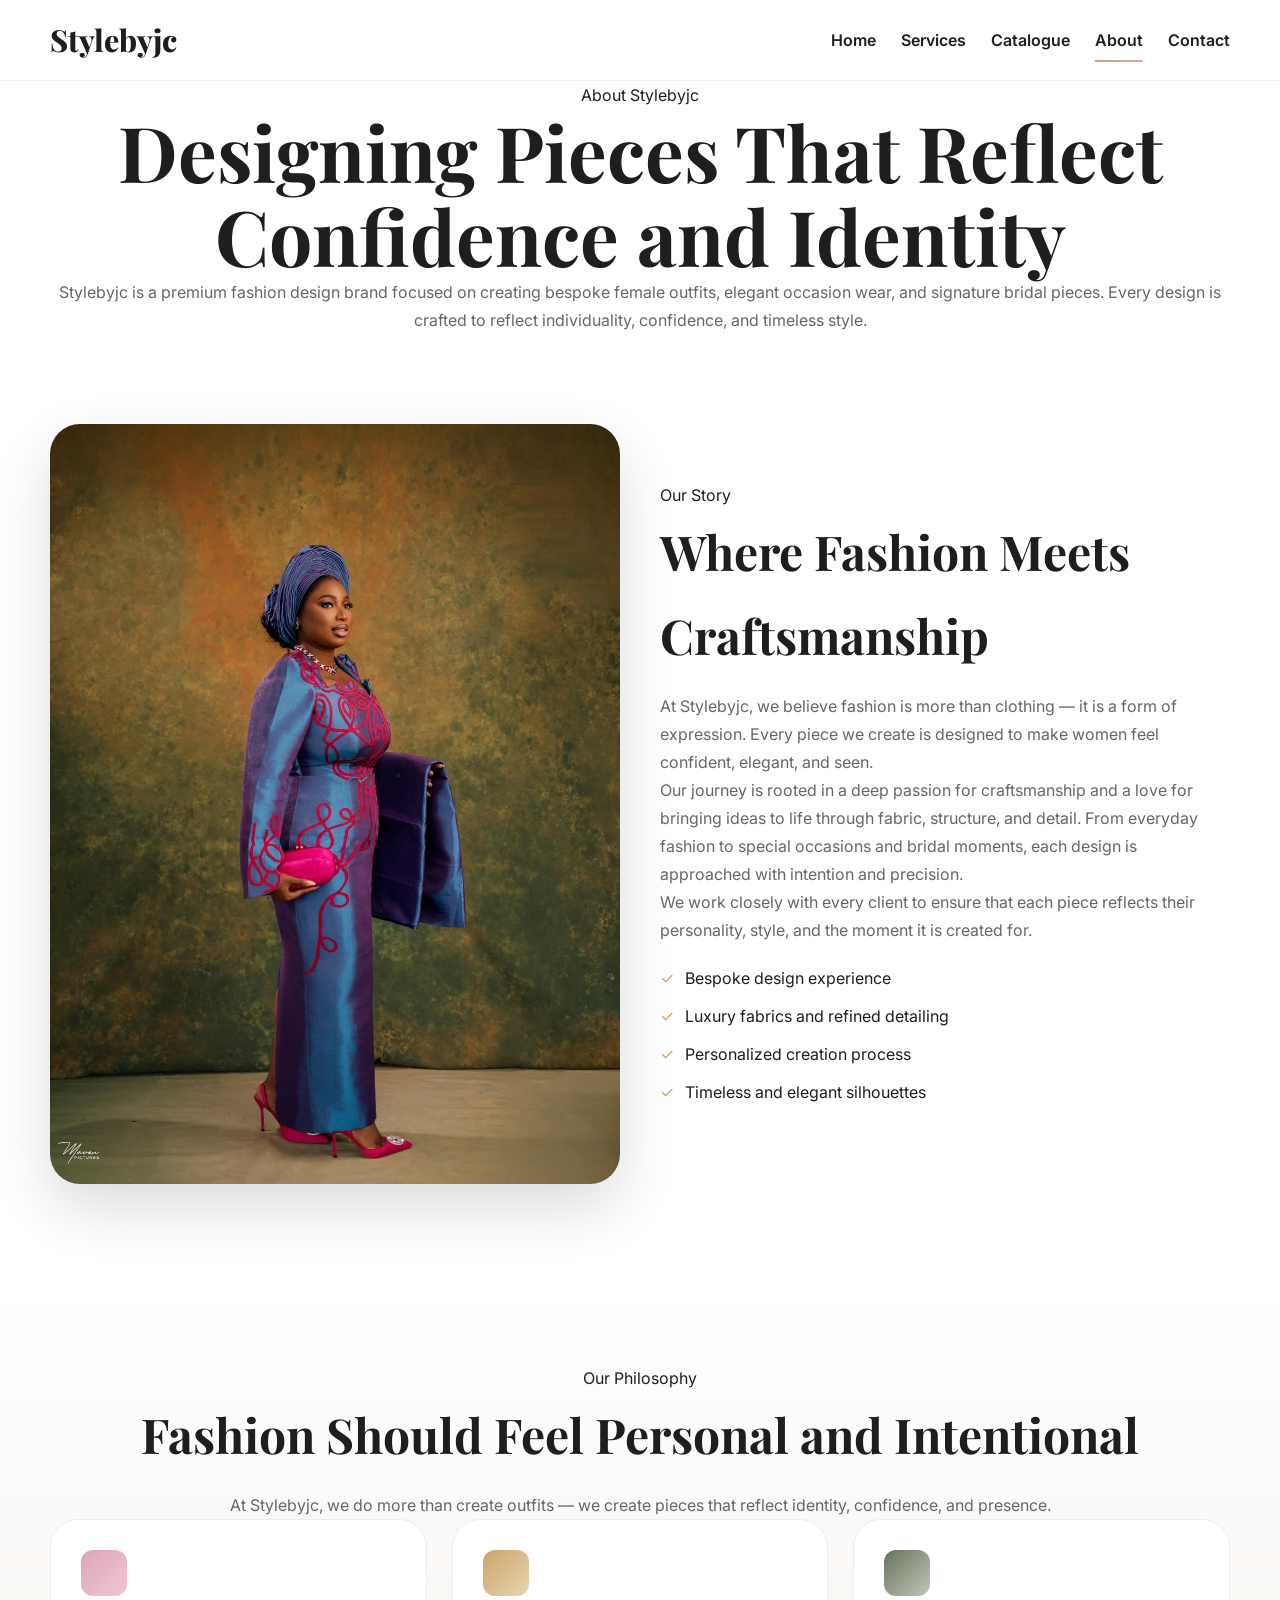
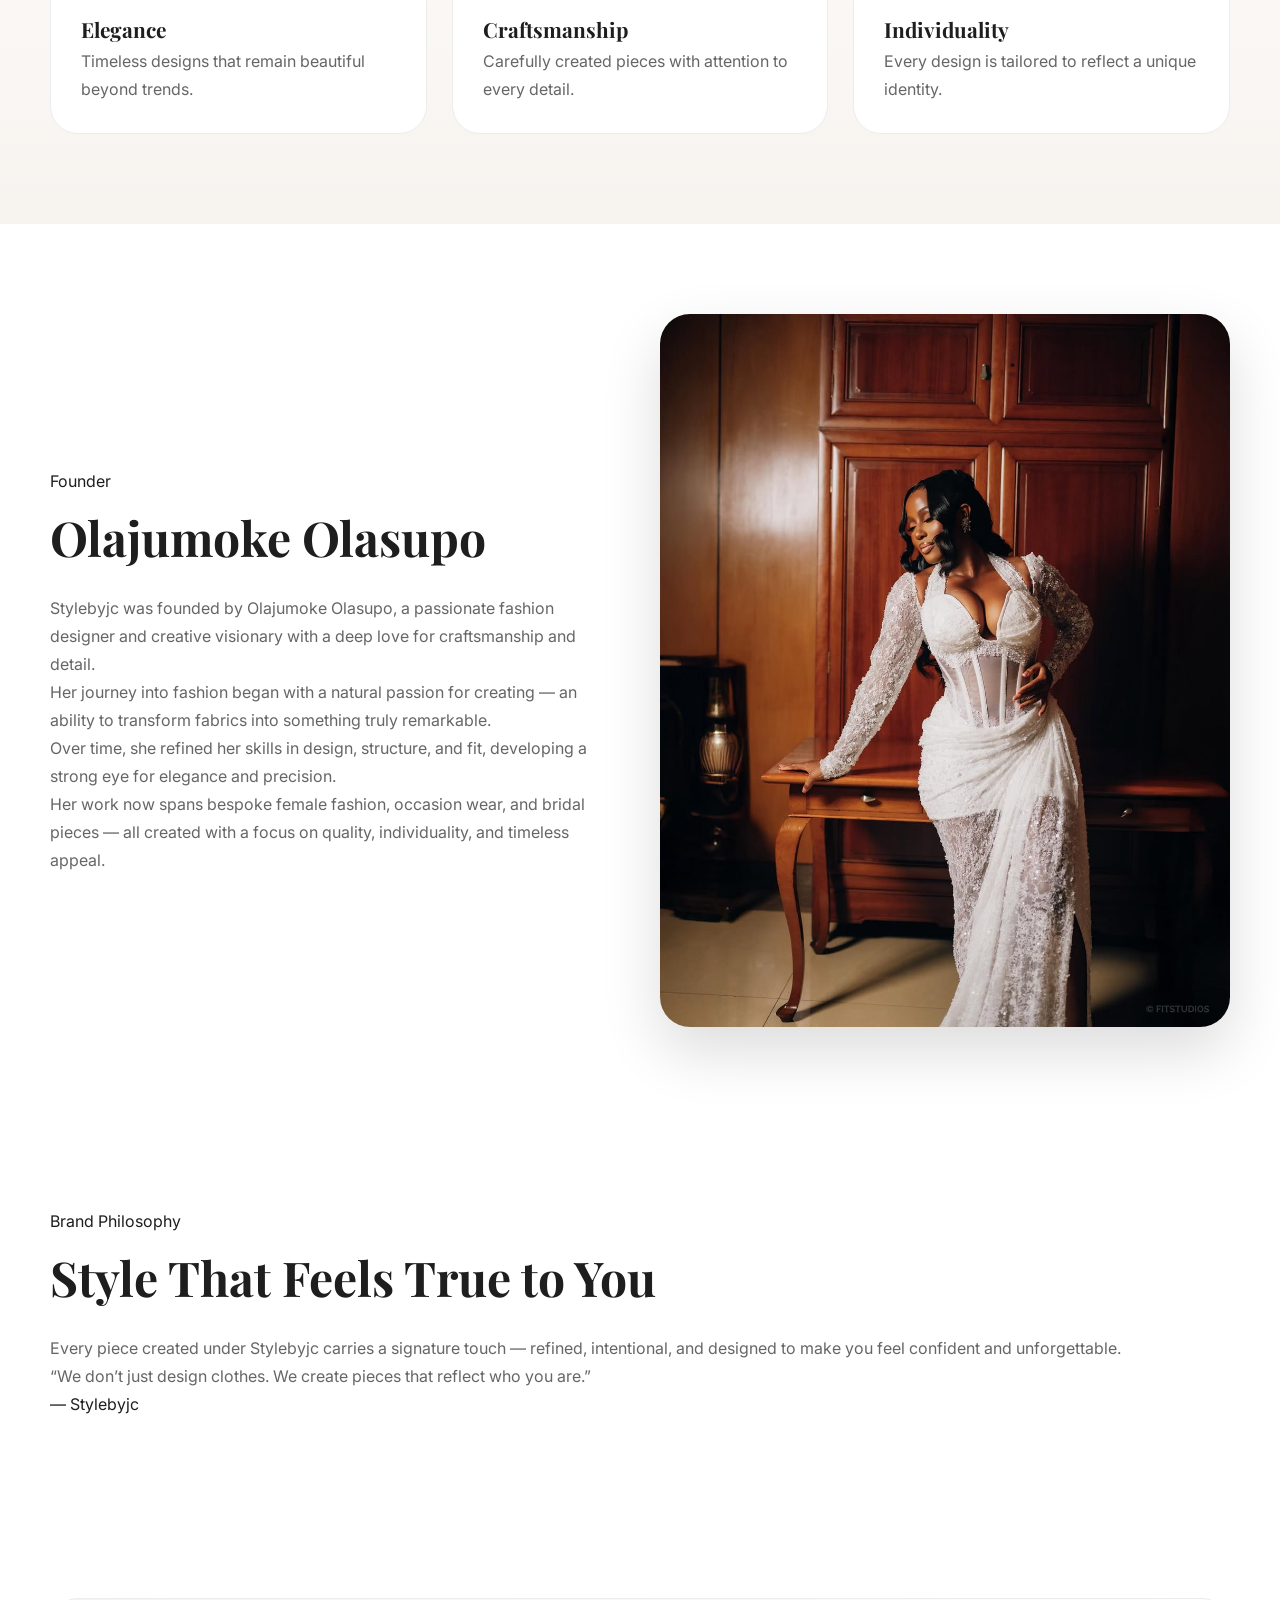
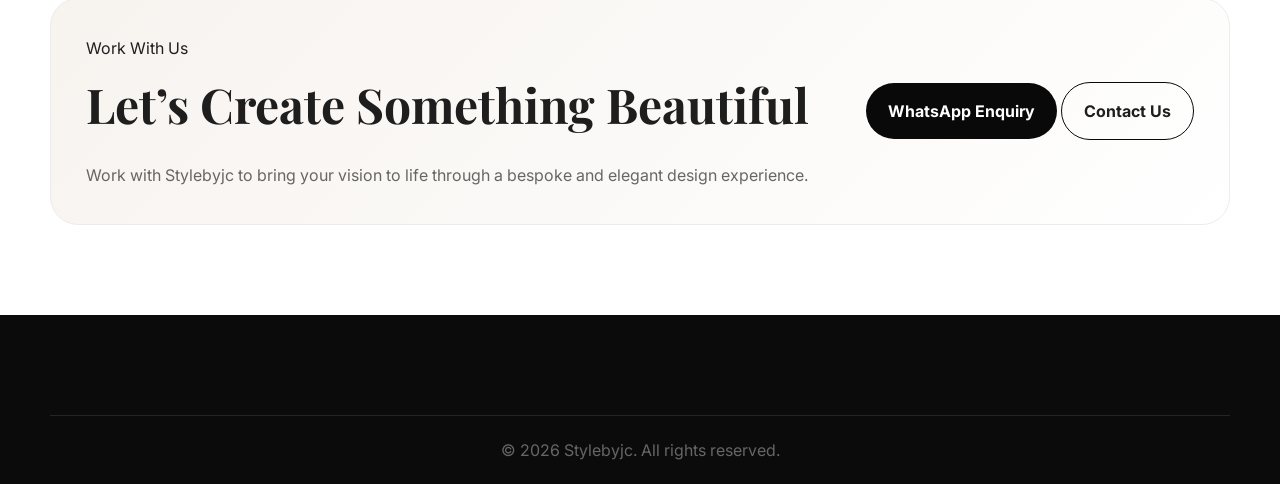
==== commit 7ac400e8: "Quick change" ====
--- a/about.html
+++ b/about.html
@@ -8,7 +8,7 @@
 <title>About | Stylebyjc</title>
 
 <meta name="description"
-content="Learn about Stylebyjc, a luxury bridal fashion brand creating bespoke wedding gowns designed with elegance, craftsmanship, and individuality.">
+content="Learn about Stylebyjc, a premium fashion design brand creating bespoke female outfits, occasion wear, bridal pieces, and timeless designs with elegance and craftsmanship.">
 
 <link rel="preconnect" href="https://fonts.googleapis.com">
 <link rel="preconnect" href="https://fonts.gstatic.com" crossorigin>
@@ -53,12 +53,12 @@
 
 <span class="eyebrow">About Stylebyjc</span>
 
-<h1>Designing Bridal Gowns That Tell Your Story</h1>
-
-<p>
-Stylebyjc is a bridal fashion brand dedicated to creating timeless,
-sophisticated pieces for the modern bride. Every gown is designed
-to reflect individuality, elegance, and unforgettable beauty.
+<h1>Designing Pieces That Reflect Confidence and Identity</h1>
+
+<p>
+Stylebyjc is a premium fashion design brand focused on creating bespoke
+female outfits, elegant occasion wear, and signature bridal pieces.
+Every design is crafted to reflect individuality, confidence, and timeless style.
 </p>
 
 </div>
@@ -69,37 +69,37 @@
 <div class="container split-grid align-start">
 
 <div class="split-image reveal tilt-card">
-<img src="images/about-hero.jpg" alt="Stylebyjc bridal design">
+<img src="images/about-hero.jpg" alt="Stylebyjc fashion design">
 </div>
 
 <div class="split-content reveal delay-1">
 
 <span class="eyebrow">Our Story</span>
 
-<h2>Where Craftsmanship Meets Bridal Elegance</h2>
-
-<p>
-At Stylebyjc, we believe every bride deserves to feel seen,
-celebrated, and unforgettable on her special day.
-</p>
-
-<p>
-Our journey is rooted in a deep passion for craftsmanship and a love
-for bringing bridal dreams to life. Each gown is thoughtfully designed
-and carefully handcrafted, with attention given to every detail —
-from fabric selection to the final finishing.
-</p>
-
-<p>
-We work closely with every bride, ensuring that each piece reflects
-her unique personality, style, and vision.
+<h2>Where Fashion Meets Craftsmanship</h2>
+
+<p>
+At Stylebyjc, we believe fashion is more than clothing — it is a form of expression.
+Every piece we create is designed to make women feel confident, elegant, and seen.
+</p>
+
+<p>
+Our journey is rooted in a deep passion for craftsmanship and a love for
+bringing ideas to life through fabric, structure, and detail.
+From everyday fashion to special occasions and bridal moments,
+each design is approached with intention and precision.
+</p>
+
+<p>
+We work closely with every client to ensure that each piece reflects
+their personality, style, and the moment it is created for.
 </p>
 
 <ul class="check-list">
-<li>Bespoke bridal design experience</li>
-<li>Luxury fabrics and detailing</li>
-<li>Personalized design process</li>
-<li>Timeless, elegant silhouettes</li>
+<li>Bespoke design experience</li>
+<li>Luxury fabrics and refined detailing</li>
+<li>Personalized creation process</li>
+<li>Timeless and elegant silhouettes</li>
 </ul>
 
 </div>
@@ -115,12 +115,11 @@
 
 <span class="eyebrow">Our Philosophy</span>
 
-<h2>Every Bride Deserves Something Unique</h2>
-
-<p>
-At Stylebyjc, we do more than create dresses. We create experiences.
-Each design is built to reflect the individuality of the bride and
-tell her story in the most graceful way.
+<h2>Fashion Should Feel Personal and Intentional</h2>
+
+<p>
+At Stylebyjc, we do more than create outfits — we create pieces that
+reflect identity, confidence, and presence.
 </p>
 
 </div>
@@ -139,7 +138,7 @@
 <div class="card-icon gold"></div>
 <h3>Craftsmanship</h3>
 <p>
-Carefully handcrafted pieces with attention to every detail.
+Carefully created pieces with attention to every detail.
 </p>
 </div>
 
@@ -147,7 +146,7 @@
 <div class="card-icon olive"></div>
 <h3>Individuality</h3>
 <p>
-Every gown is designed to reflect the bride’s unique identity.
+Every design is tailored to reflect a unique identity.
 </p>
 </div>
 
@@ -168,7 +167,7 @@
 
 <p>
 Stylebyjc was founded by Olajumoke Olasupo, a passionate fashion designer
-with a deep love for craftsmanship and detail.
+and creative visionary with a deep love for craftsmanship and detail.
 </p>
 
 <p>
@@ -177,13 +176,14 @@
 </p>
 
 <p>
-Her transition into bridal design was inspired by her desire to be part
-of one of the most important moments in a woman’s life — her wedding day.
-</p>
-
-<p>
-Through Stylebyjc, she has created a space where brides are heard,
-understood, and beautifully expressed through design.
+Over time, she refined her skills in design, structure, and fit,
+developing a strong eye for elegance and precision.
+</p>
+
+<p>
+Her work now spans bespoke female fashion, occasion wear,
+and bridal pieces — all created with a focus on quality,
+individuality, and timeless appeal.
 </p>
 
 </div>
@@ -203,11 +203,11 @@
 
 <span class="eyebrow light">Brand Philosophy</span>
 
-<h2>Your Dream Dress Begins Here</h2>
-
-<p>
-Every gown created under Stylebyjc carries a signature touch —
-refined, intentional, and timeless.
+<h2>Style That Feels True to You</h2>
+
+<p>
+Every piece created under Stylebyjc carries a signature touch —
+refined, intentional, and designed to make you feel confident and unforgettable.
 </p>
 
 </div>
@@ -215,7 +215,7 @@
 <div class="testimonial-box reveal delay-1">
 
 <p>
-“We do not just design dresses. We create pieces that become part of your story.”
+“We don’t just design clothes. We create pieces that reflect who you are.”
 </p>
 
 <span>— Stylebyjc</span>
@@ -231,11 +231,11 @@
 
 <div>
 <span class="eyebrow">Work With Us</span>
-<h2>Let’s Create Your Dream Dress</h2>
-
-<p>
-Begin your bridal journey with Stylebyjc and experience
-a bespoke design process crafted just for you.
+<h2>Let’s Create Something Beautiful</h2>
+
+<p>
+Work with Stylebyjc to bring your vision to life through
+a bespoke and elegant design experience.
 </p>
 </div>
 
